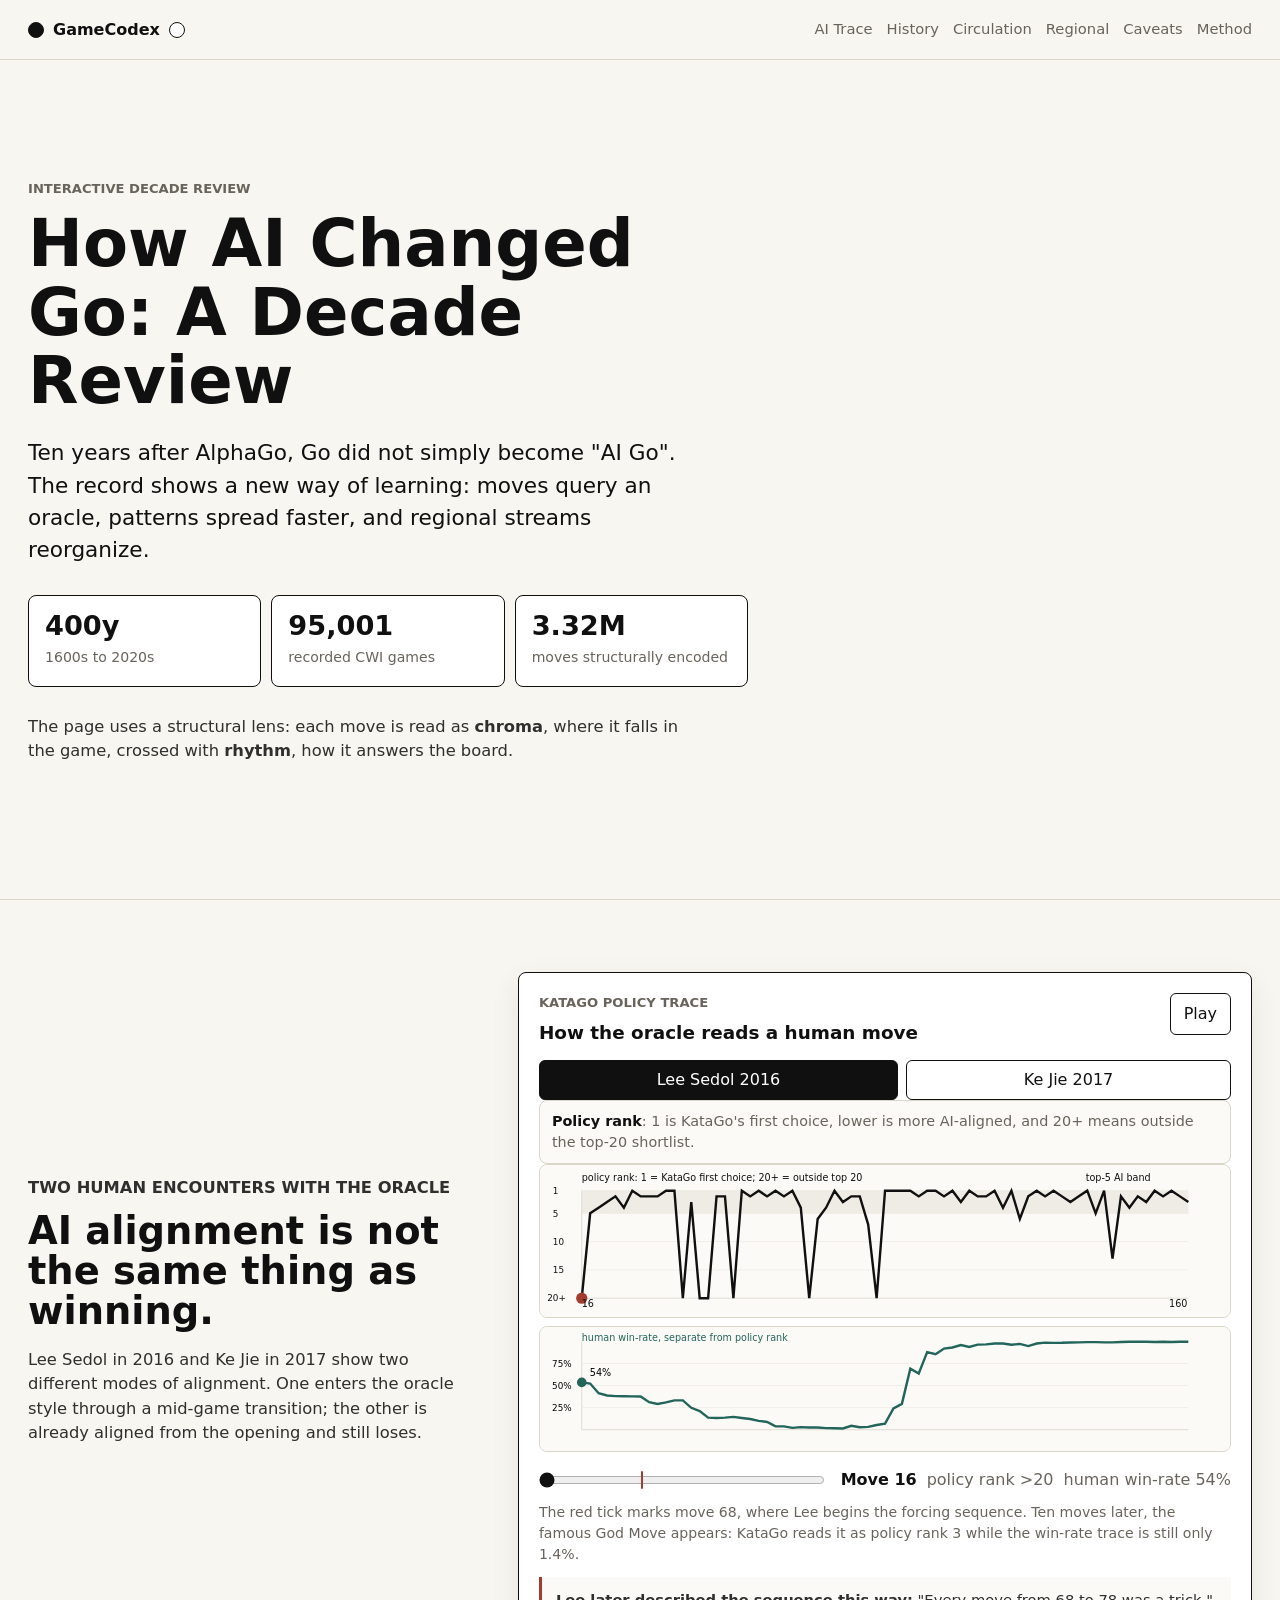
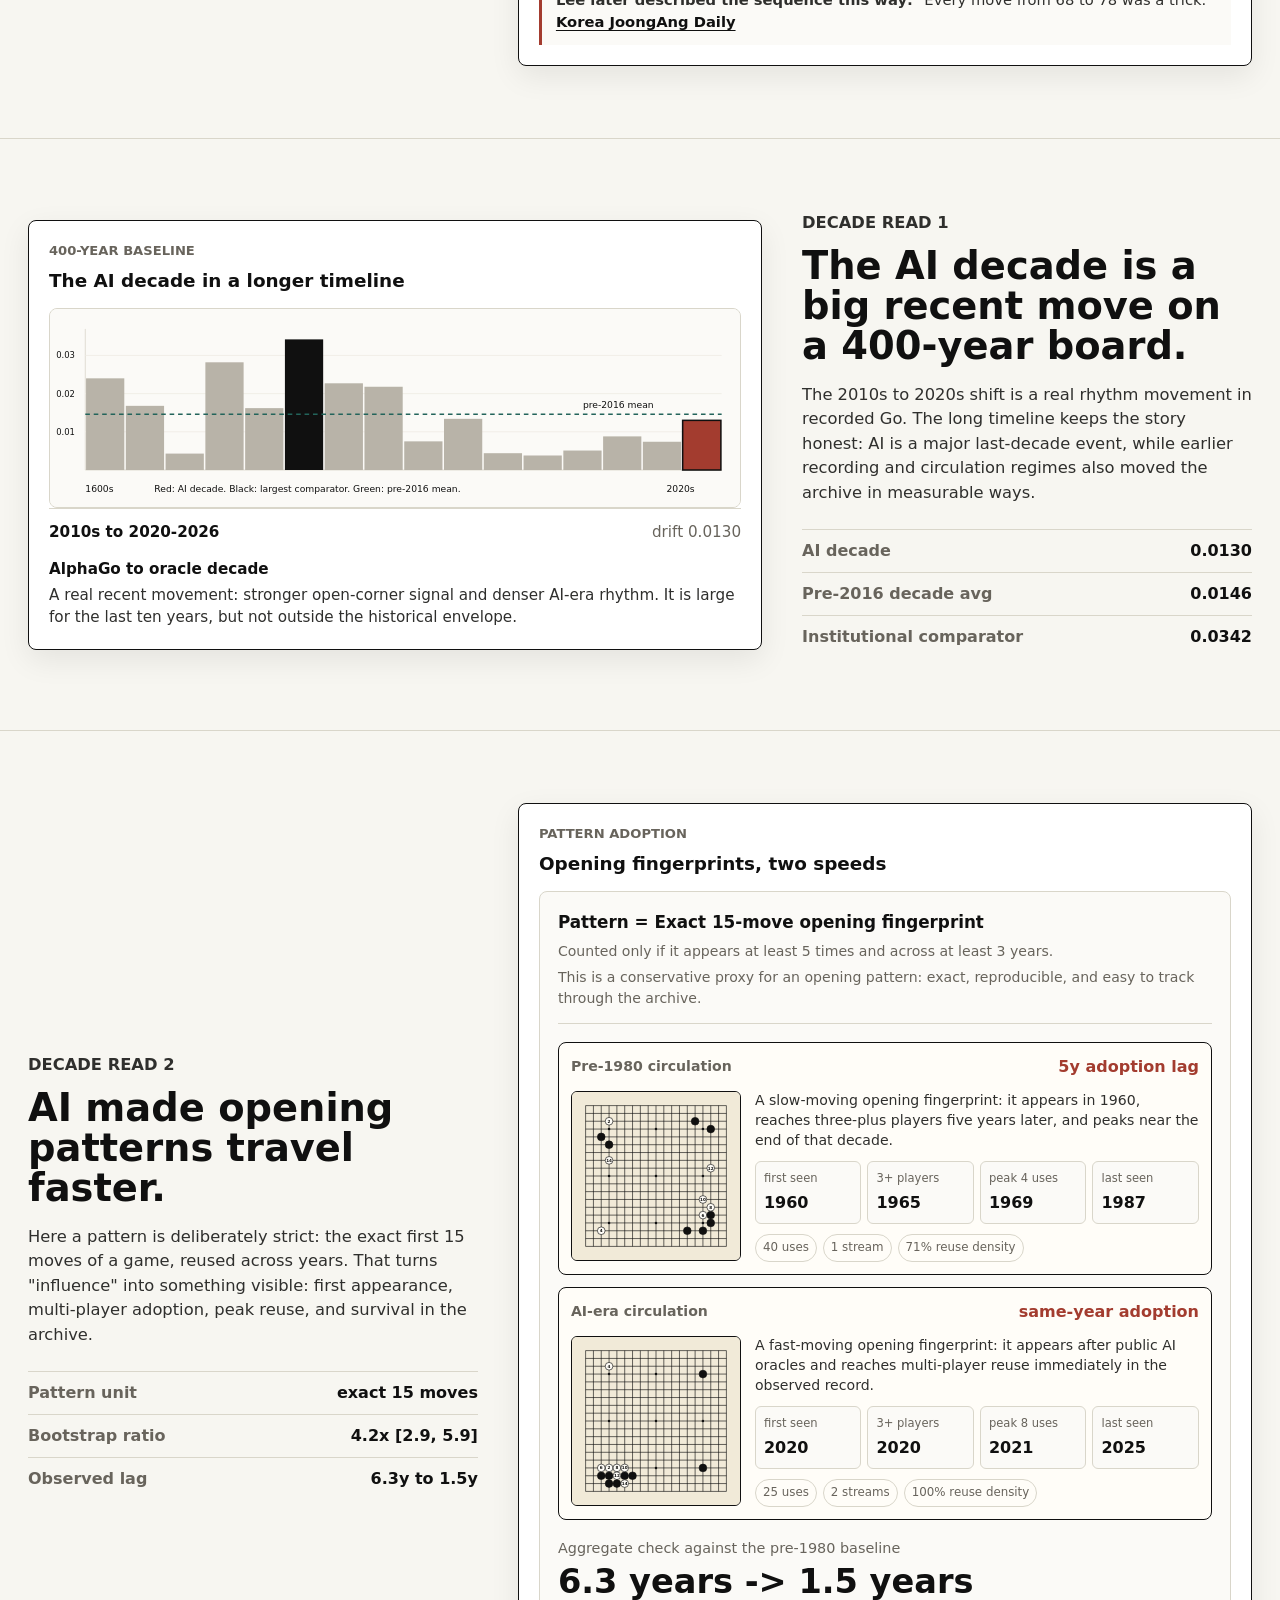
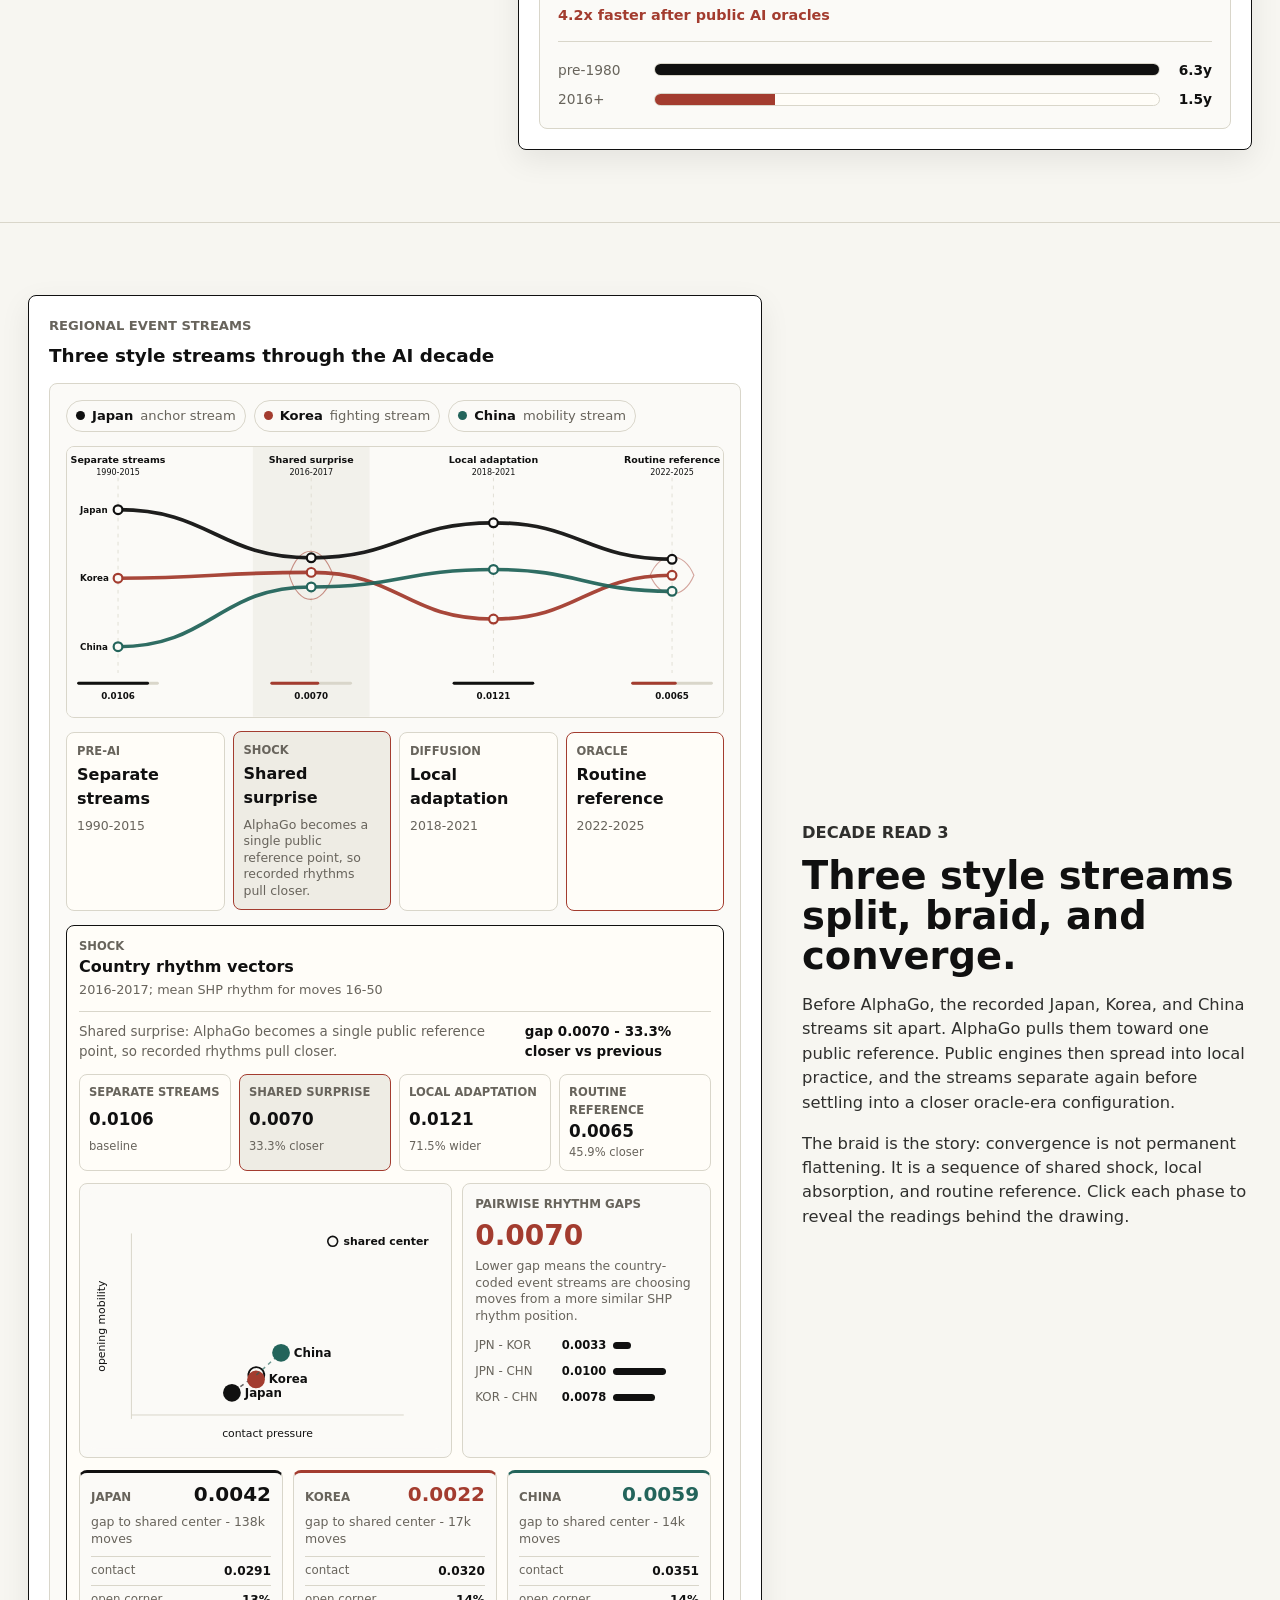
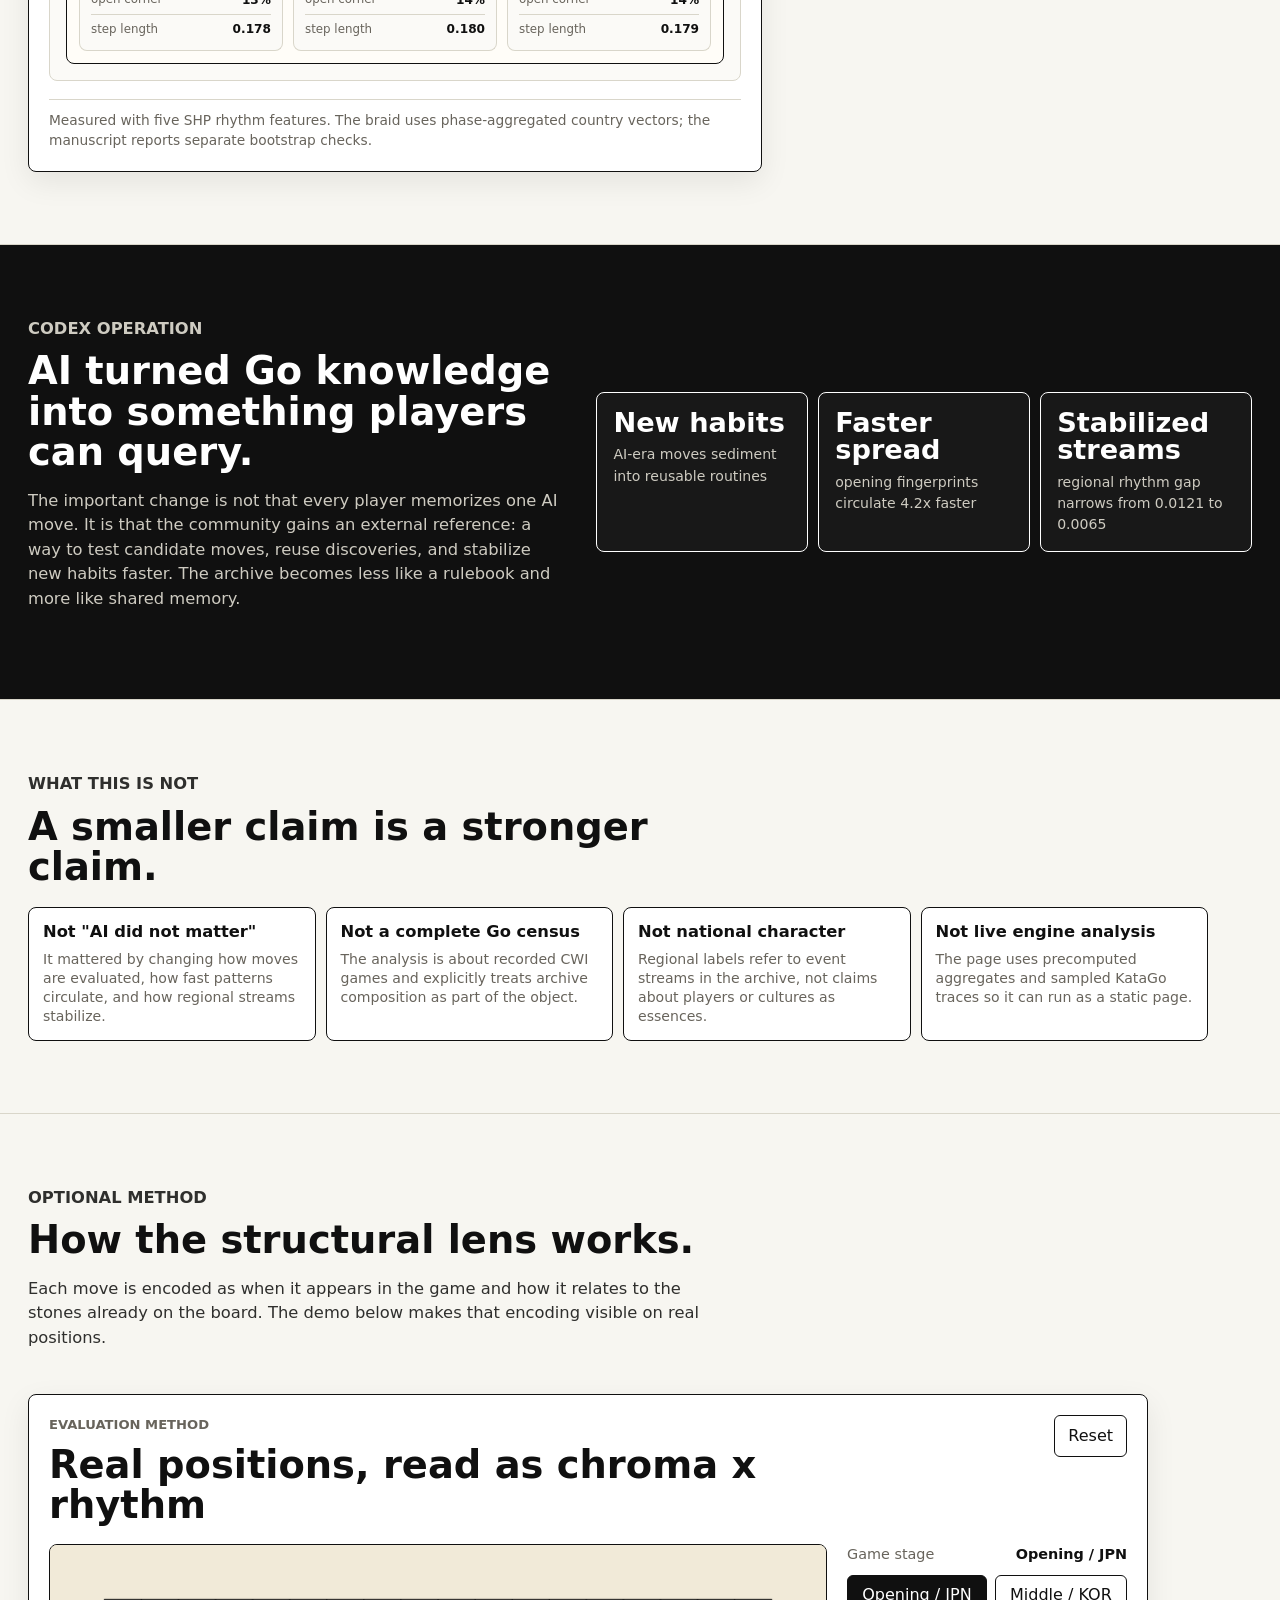
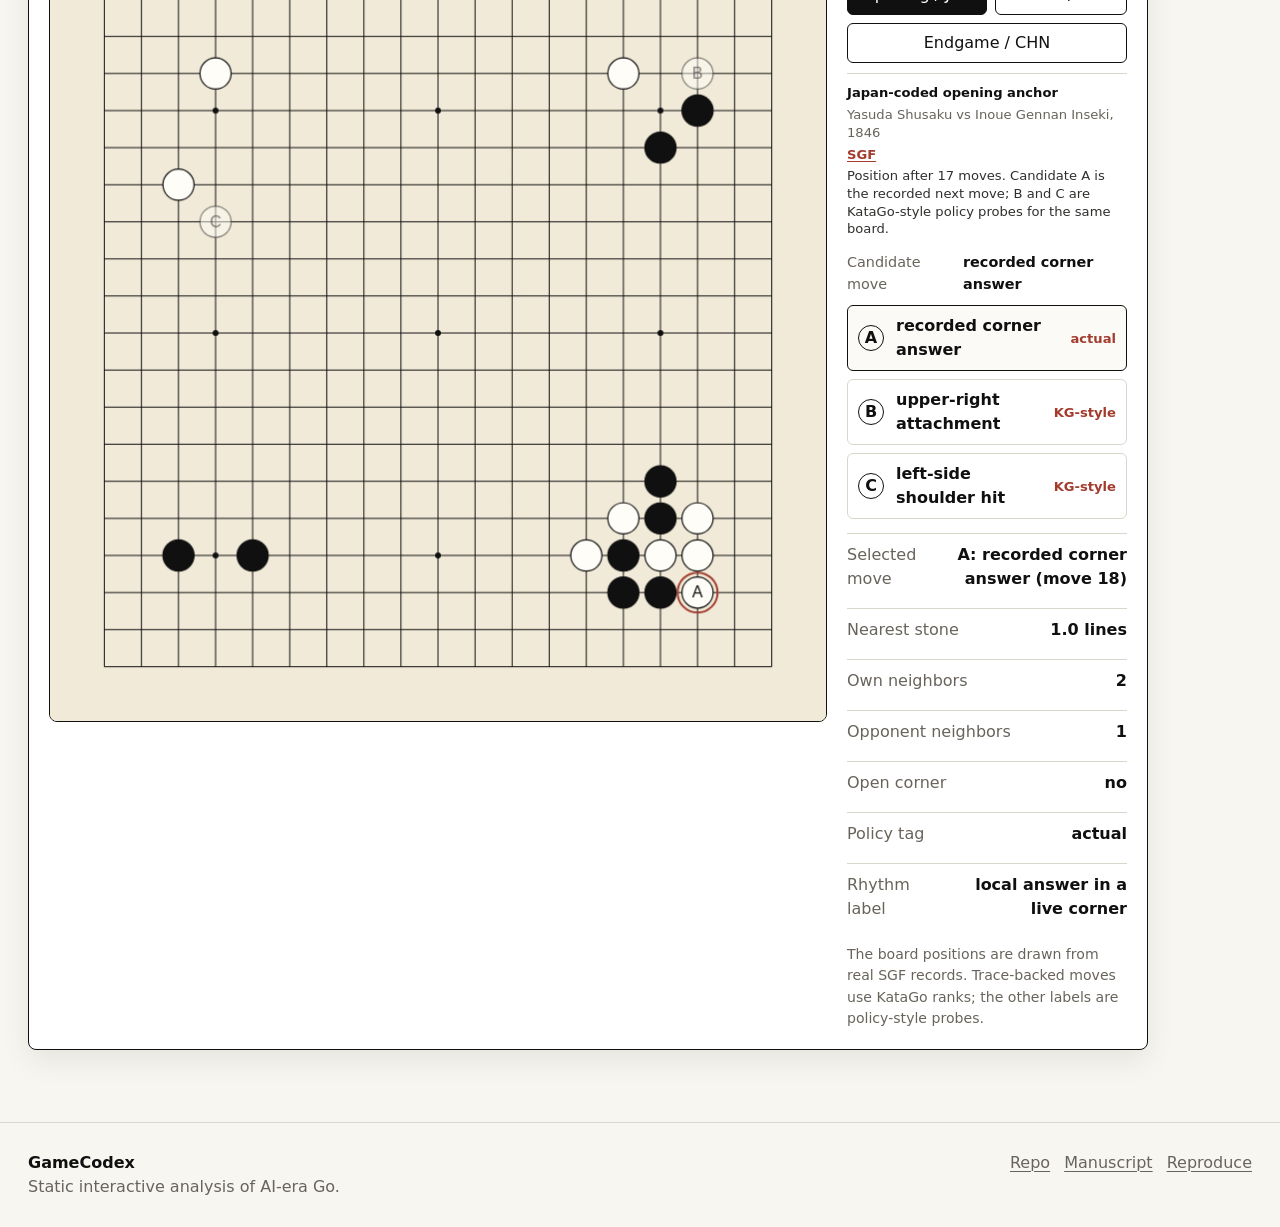
==== site/index.html @ 2bf46919 "v1.0" ====
<!doctype html>
<html lang="en">
  <head>
    <meta charset="utf-8">
    <meta name="viewport" content="width=device-width, initial-scale=1">
    <title>How AI Changed Go: A Decade Review</title>
    <meta
      name="description"
      content="An interactive GameCodex decade review of AlphaGo, SHP move structure, adoption speed, long Go history, and regional Codex flow."
    >
    <link rel="stylesheet" href="styles.css?v=20260616-launch-hardening-2">
  </head>
  <body>
    <header class="topbar">
      <a class="wordmark" href="#top" aria-label="GameCodex home">
        <span class="stone stone-black"></span>
        <span>GameCodex</span>
        <span class="stone stone-white"></span>
      </a>
      <nav aria-label="Page sections">
        <a href="#trace">AI Trace</a>
        <a href="#history">History</a>
        <a href="#circulation">Circulation</a>
        <a href="#regional">Regional</a>
        <a href="#caveats">Caveats</a>
        <a href="#lens">Method</a>
      </nav>
    </header>

    <main id="top">
      <section class="hero section-band">
        <div class="hero-copy">
          <p class="eyebrow">Interactive decade review</p>
          <h1>How AI Changed Go: A Decade Review</h1>
          <p class="thesis">
            Ten years after AlphaGo, Go did not simply become "AI Go".
            The record shows a new way of learning: moves query an oracle,
            patterns spread faster, and regional streams reorganize.
          </p>
          <div class="metric-row" aria-label="Core results">
            <div class="metric">
              <span class="metric-value">400y</span>
              <span class="metric-label">1600s to 2020s</span>
            </div>
            <div class="metric">
              <span class="metric-value">95,001</span>
              <span class="metric-label">recorded CWI games</span>
            </div>
            <div class="metric">
              <span class="metric-value">3.32M</span>
              <span class="metric-label">moves structurally encoded</span>
            </div>
          </div>
          <p class="plain-note">
            The page uses a structural lens: each move is read as
            <strong>chroma</strong>, where it falls in the game, crossed with
            <strong>rhythm</strong>, how it answers the board.
          </p>
        </div>
      </section>

      <section class="section-band split" id="trace">
        <div class="section-copy">
          <p class="eyebrow">Two human encounters with the oracle</p>
          <h2>AI alignment is not the same thing as winning.</h2>
          <p>
            Lee Sedol in 2016 and Ke Jie in 2017 show two different modes of
            alignment. One enters the oracle style through a mid-game transition;
            the other is already aligned from the opening and still loses.
          </p>
        </div>
        <section class="tool-panel trace-panel" aria-labelledby="trace-title">
          <div class="panel-header">
            <div>
              <p class="eyebrow">KataGo policy trace</p>
              <h3 id="trace-title">How the oracle reads a human move</h3>
            </div>
            <button class="text-button" id="play-trace" type="button">Play</button>
          </div>
          <div class="toggle-row" id="game-tabs" role="tablist" aria-label="Select game"></div>
          <p class="policy-primer">
            <strong>Policy rank</strong>: 1 is KataGo's first choice, lower is more AI-aligned,
            and 20+ means outside the top-20 shortlist.
          </p>
          <div id="trace-chart" class="chart trace-chart" role="img" aria-label="Policy-rank chart"></div>
          <div id="winrate-chart" class="mini-chart" role="img" aria-label="Human win-rate chart"></div>
          <div class="trace-controls">
            <div class="trace-slider-wrap">
              <div class="trace-slider-markers" id="trace-slider-markers" aria-hidden="true"></div>
              <input id="trace-slider" type="range" min="0" max="1" value="0">
            </div>
            <div class="trace-readout">
              <strong id="trace-move">Move -</strong>
              <span id="trace-rank">rank -</span>
              <span id="trace-winrate">win-rate -</span>
            </div>
          </div>
          <p class="small-note" id="trace-note"></p>
          <p class="trace-quote" id="trace-quote" hidden></p>
        </section>
      </section>

      <section class="section-band split reverse" id="history">
        <section class="tool-panel" aria-labelledby="history-title">
          <div class="panel-header">
            <div>
              <p class="eyebrow">400-year baseline</p>
              <h3 id="history-title">The AI decade in a longer timeline</h3>
            </div>
          </div>
          <div id="drift-chart" class="chart bar-chart" role="img" aria-label="Decade drift bars"></div>
          <div class="detail-strip" id="drift-detail"></div>
        </section>
        <div class="section-copy">
          <p class="eyebrow">Decade read 1</p>
          <h2>The AI decade is a big recent move on a 400-year board.</h2>
          <p>
            The 2010s to 2020s shift is a real rhythm movement in recorded Go.
            The long timeline keeps the story honest: AI is a major last-decade
            event, while earlier recording and circulation regimes also moved
            the archive in measurable ways.
          </p>
          <div class="fact-stack">
            <div><strong>AI decade</strong><span>0.0130</span></div>
            <div><strong>Pre-2016 decade avg</strong><span>0.0146</span></div>
            <div><strong>Institutional comparator</strong><span>0.0342</span></div>
          </div>
        </div>
      </section>

      <section class="section-band split" id="circulation">
        <div class="section-copy">
          <p class="eyebrow">Decade read 2</p>
          <h2>AI made opening patterns travel faster.</h2>
          <p>
            Here a pattern is deliberately strict: the exact first 15 moves of
            a game, reused across years. That turns "influence" into something
            visible: first appearance, multi-player adoption, peak reuse, and
            survival in the archive.
          </p>
          <div class="fact-stack">
            <div><strong>Pattern unit</strong><span>exact 15 moves</span></div>
            <div><strong>Bootstrap ratio</strong><span>4.2x [2.9, 5.9]</span></div>
            <div><strong>Observed lag</strong><span>6.3y to 1.5y</span></div>
          </div>
        </div>
        <section class="tool-panel" aria-labelledby="adoption-title">
          <div class="panel-header">
            <div>
              <p class="eyebrow">Pattern adoption</p>
              <h3 id="adoption-title">Opening fingerprints, two speeds</h3>
            </div>
          </div>
          <div class="toggle-row" id="horizon-tabs" role="group" aria-label="Select adoption horizon"></div>
          <div id="adoption-chart" class="chart bar-chart" role="img" aria-label="Pattern adoption by era"></div>
        </section>
      </section>

      <section class="section-band split reverse" id="regional">
        <section class="tool-panel" aria-labelledby="regional-title">
          <div class="panel-header">
            <div>
              <p class="eyebrow">Regional event streams</p>
              <h3 id="regional-title">Three style streams through the AI decade</h3>
            </div>
          </div>
          <div id="regional-chart" class="chart bar-chart" role="img" aria-label="Regional distance by AI phase"></div>
          <div id="signature-chart" class="signature-grid"></div>
        </section>
        <div class="section-copy">
          <p class="eyebrow">Decade read 3</p>
          <h2>Three style streams split, braid, and converge.</h2>
          <p>
            Before AlphaGo, the recorded Japan, Korea, and China streams sit
            apart. AlphaGo pulls them toward one public reference. Public
            engines then spread into local practice, and the streams separate
            again before settling into a closer oracle-era configuration.
          </p>
          <p>
            The braid is the story: convergence is not permanent flattening.
            It is a sequence of shared shock, local absorption, and routine
            reference.
            Click each phase to reveal the readings behind the drawing.
          </p>
        </div>
      </section>

      <section class="section-band codex-band" id="codex">
        <div class="section-copy wide-copy">
          <p class="eyebrow">Codex operation</p>
          <h2>AI turned Go knowledge into something players can query.</h2>
          <p>
            The important change is not that every player memorizes one AI move.
            It is that the community gains an external reference: a way to test
            candidate moves, reuse discoveries, and stabilize new habits faster.
            The archive becomes less like a rulebook and more like shared memory.
          </p>
        </div>
        <div class="metric-row codex-metrics">
          <div class="metric">
            <span class="metric-value">New habits</span>
            <span class="metric-label">AI-era moves sediment into reusable routines</span>
          </div>
          <div class="metric">
            <span class="metric-value">Faster spread</span>
            <span class="metric-label">opening fingerprints circulate 4.2x faster</span>
          </div>
          <div class="metric">
            <span class="metric-value">Stabilized streams</span>
            <span class="metric-label">regional rhythm gap narrows from 0.0121 to 0.0065</span>
          </div>
        </div>
      </section>

      <section class="section-band caveat-band" id="caveats">
        <div class="section-copy wide-copy">
          <p class="eyebrow">What this is not</p>
          <h2>A smaller claim is a stronger claim.</h2>
        </div>
        <div class="caveat-grid">
          <article>
            <h3>Not "AI did not matter"</h3>
            <p>It mattered by changing how moves are evaluated, how fast patterns circulate, and how regional streams stabilize.</p>
          </article>
          <article>
            <h3>Not a complete Go census</h3>
            <p>The analysis is about recorded CWI games and explicitly treats archive composition as part of the object.</p>
          </article>
          <article>
            <h3>Not national character</h3>
            <p>Regional labels refer to event streams in the archive, not claims about players or cultures as essences.</p>
          </article>
          <article>
            <h3>Not live engine analysis</h3>
            <p>The page uses precomputed aggregates and sampled KataGo traces so it can run as a static page.</p>
          </article>
        </div>
      </section>

      <section class="section-band method-band" id="lens">
        <div class="section-copy wide-copy">
          <p class="eyebrow">Optional method</p>
          <h2>How the structural lens works.</h2>
          <p>
            Each move is encoded as when it appears in the game and how it
            relates to the stones already on the board. The demo below makes
            that encoding visible on real positions.
          </p>
        </div>
        <div class="tool-panel board-tool" aria-labelledby="board-title">
          <div class="panel-header">
            <div>
              <p class="eyebrow">Evaluation method</p>
              <h2 id="board-title">Real positions, read as chroma x rhythm</h2>
            </div>
            <button class="text-button" id="reset-board" type="button">Reset</button>
          </div>
          <div class="board-layout">
            <canvas id="go-board" width="720" height="720" aria-label="Go board rhythm demo"></canvas>
            <div class="readout" aria-live="polite">
              <div class="stage-block">
                <div class="slider-label">
                  Game stage
                  <span id="stage-label">Opening</span>
                </div>
                <div class="toggle-row" id="stage-tabs" role="tablist" aria-label="Select game stage"></div>
                <p class="stage-source" id="stage-source"></p>
              </div>
              <div class="candidate-block">
                <div class="slider-label">
                  Candidate move
                  <span id="candidate-label">-</span>
                </div>
                <div id="candidate-list" class="candidate-list"></div>
              </div>
              <dl class="feature-list">
                <div>
                  <dt>Selected move</dt>
                  <dd id="feat-move">-</dd>
                </div>
                <div>
                  <dt>Nearest stone</dt>
                  <dd id="feat-distance">-</dd>
                </div>
                <div>
                  <dt>Own neighbors</dt>
                  <dd id="feat-own">-</dd>
                </div>
                <div>
                  <dt>Opponent neighbors</dt>
                  <dd id="feat-opp">-</dd>
                </div>
                <div>
                  <dt>Open corner</dt>
                  <dd id="feat-corner">-</dd>
                </div>
                <div>
                  <dt>Policy tag</dt>
                  <dd id="feat-ai-gap">-</dd>
                </div>
                <div>
                  <dt>Rhythm label</dt>
                  <dd id="feat-label">-</dd>
                </div>
              </dl>
              <p class="small-note">
                The board positions are drawn from real SGF records. Trace-backed
                moves use KataGo ranks; the other labels are policy-style probes.
              </p>
            </div>
          </div>
        </div>
      </section>
    </main>

    <footer class="footer">
      <div>
        <strong>GameCodex</strong>
        <span>Static interactive analysis of AI-era Go.</span>
      </div>
      <div class="footer-links">
        <a href="../README.md">Repo</a>
        <a href="../docs/GameCodex_Manuscript_v1.pdf">Manuscript</a>
        <a href="../REPRODUCE.md">Reproduce</a>
      </div>
    </footer>

    <script src="data/app-data.js?v=20260616-launch-hardening-2"></script>
    <script src="main.js?v=20260616-launch-hardening-2"></script>
  </body>
</html>
---- site/styles.css ----
:root {
  --ink: #101010;
  --paper: #f7f6f1;
  --panel: #ffffff;
  --line: #d9d6ca;
  --muted: #68645c;
  --soft: #eeece4;
  --accent: #a33c2f;
  --accent-2: #23645b;
  --shadow: rgba(16, 16, 16, 0.08);
}

* {
  box-sizing: border-box;
}

html {
  scroll-behavior: smooth;
}

body {
  margin: 0;
  background: var(--paper);
  color: var(--ink);
  font-family: Inter, ui-sans-serif, system-ui, -apple-system, BlinkMacSystemFont, "Segoe UI", sans-serif;
  line-height: 1.5;
}

a {
  color: inherit;
  text-decoration-thickness: 1px;
  text-underline-offset: 0.18em;
}

button,
input {
  font: inherit;
}

.topbar {
  position: sticky;
  top: 0;
  z-index: 10;
  display: flex;
  align-items: center;
  justify-content: space-between;
  gap: 24px;
  min-height: 60px;
  padding: 10px 28px;
  border-bottom: 1px solid var(--line);
  background: rgba(247, 246, 241, 0.94);
  backdrop-filter: blur(10px);
}

.wordmark {
  display: inline-flex;
  align-items: center;
  gap: 9px;
  font-weight: 700;
  text-decoration: none;
}

.stone {
  display: inline-block;
  width: 16px;
  height: 16px;
  border-radius: 50%;
  border: 1px solid var(--ink);
}

.stone-black {
  background: var(--ink);
}

.stone-white {
  background: var(--panel);
}

nav {
  display: flex;
  flex-wrap: wrap;
  justify-content: flex-end;
  gap: 14px;
  color: var(--muted);
  font-size: 0.92rem;
}

nav a {
  text-decoration: none;
}

nav a:hover {
  color: var(--ink);
}

.section-band {
  width: 100%;
  padding: 72px 28px;
  border-bottom: 1px solid var(--line);
}

.hero {
  display: grid;
  grid-template-columns: minmax(0, 980px);
  justify-content: start;
  gap: 38px;
  align-items: center;
  min-height: calc(100vh - 60px);
}

.hero-copy,
.section-copy,
.tool-panel {
  max-width: 1120px;
}

.hero-copy {
  justify-self: start;
}

.method-band {
  display: grid;
  gap: 28px;
}

.eyebrow {
  margin: 0 0 10px;
  color: var(--muted);
  font-size: 0.82rem;
  font-weight: 700;
  text-transform: uppercase;
}

h1,
h2,
h3 {
  margin: 0;
  line-height: 1.05;
}

h1 {
  max-width: 720px;
  font-size: 4.1rem;
}

h2 {
  max-width: 760px;
  font-size: 2.4rem;
}

h3 {
  font-size: 1.15rem;
}

.thesis {
  max-width: 680px;
  margin: 22px 0 0;
  font-size: 1.35rem;
}

.plain-note,
.section-copy p {
  max-width: 680px;
  color: #2f2f2d;
  font-size: 1.02rem;
}

.metric-row {
  display: grid;
  grid-template-columns: repeat(3, minmax(0, 1fr));
  gap: 10px;
  margin: 28px 0;
}

.metric {
  min-height: 92px;
  padding: 16px;
  border: 1px solid var(--ink);
  background: var(--panel);
  border-radius: 8px;
}

.metric-value {
  display: block;
  font-size: 1.7rem;
  font-weight: 800;
  line-height: 1;
}

.metric-label {
  display: block;
  margin-top: 8px;
  color: var(--muted);
  font-size: 0.88rem;
}

.tool-panel {
  width: 100%;
  padding: 20px;
  border: 1px solid var(--ink);
  border-radius: 8px;
  background: var(--panel);
  box-shadow: 0 10px 30px var(--shadow);
}

.panel-header {
  display: flex;
  align-items: flex-start;
  justify-content: space-between;
  gap: 18px;
  margin-bottom: 18px;
}

.text-button,
.seg-button {
  min-height: 38px;
  border: 1px solid var(--ink);
  border-radius: 6px;
  background: var(--panel);
  color: var(--ink);
  cursor: pointer;
}

.text-button {
  padding: 8px 13px;
}

.text-button:hover,
.seg-button:hover,
.seg-button.active {
  background: var(--ink);
  color: var(--panel);
}

.board-layout {
  display: grid;
  grid-template-columns: minmax(280px, 1fr) minmax(220px, 280px);
  gap: 20px;
  align-items: start;
}

#go-board {
  width: 100%;
  aspect-ratio: 1;
  display: block;
  border: 1px solid var(--ink);
  border-radius: 8px;
  background: #f1ead8;
  cursor: crosshair;
}

.readout {
  display: grid;
  gap: 14px;
}

.stage-block,
.candidate-block {
  display: grid;
  gap: 10px;
}

.stage-source {
  display: grid;
  gap: 4px;
  margin: 0;
  padding: 10px 0 0;
  border-top: 1px solid var(--line);
  color: var(--muted);
  font-size: 0.82rem;
  line-height: 1.35;
}

.stage-source strong {
  color: var(--ink);
}

.stage-source a {
  width: max-content;
  color: var(--accent);
  font-weight: 800;
}

.stage-source em {
  color: #2f2f2d;
  font-style: normal;
}

.slider-label {
  display: flex;
  justify-content: space-between;
  gap: 16px;
  color: var(--muted);
  font-size: 0.9rem;
}

.slider-label span {
  color: var(--ink);
  font-weight: 700;
}

input[type="range"] {
  width: 100%;
  accent-color: var(--ink);
}

.toggle-row {
  display: flex;
  flex-wrap: wrap;
  gap: 8px;
}

.seg-button {
  flex: 1 1 auto;
  padding: 7px 12px;
}

.candidate-list {
  display: grid;
  gap: 8px;
}

.candidate-button {
  display: grid;
  grid-template-columns: 28px 1fr auto;
  gap: 10px;
  align-items: center;
  width: 100%;
  min-height: 44px;
  padding: 8px 10px;
  border: 1px solid var(--line);
  border-radius: 6px;
  background: var(--panel);
  color: var(--ink);
  cursor: pointer;
  text-align: left;
}

.candidate-button:hover,
.candidate-button.active {
  border-color: var(--ink);
  background: #fbfaf7;
}

.candidate-key {
  display: inline-flex;
  align-items: center;
  justify-content: center;
  width: 26px;
  height: 26px;
  border: 1px solid var(--ink);
  border-radius: 50%;
  font-weight: 800;
}

.candidate-name {
  min-width: 0;
  overflow-wrap: anywhere;
  font-weight: 700;
}

.candidate-gap {
  color: var(--accent);
  font-size: 0.82rem;
  font-weight: 800;
  white-space: nowrap;
}

.feature-list {
  display: grid;
  gap: 8px;
  margin: 0;
}

.feature-list div,
.detail-strip,
.fact-stack div {
  display: flex;
  align-items: center;
  justify-content: space-between;
  gap: 14px;
  min-height: 38px;
  padding: 9px 0;
  border-top: 1px solid var(--line);
}

.feature-list dt {
  color: var(--muted);
}

.feature-list dd {
  margin: 0;
  font-weight: 800;
  text-align: right;
}

.small-note {
  margin: 0;
  color: var(--muted);
  font-size: 0.88rem;
}

.policy-primer {
  margin: 0;
  padding: 10px 12px;
  border: 1px solid var(--line);
  border-radius: 8px;
  background: #fbfaf7;
  color: var(--muted);
  font-size: 0.9rem;
  line-height: 1.45;
}

.policy-primer strong {
  color: var(--ink);
}

.split {
  display: grid;
  grid-template-columns: minmax(260px, 0.76fr) minmax(420px, 1.24fr);
  gap: 40px;
  align-items: center;
}

.split.reverse {
  grid-template-columns: minmax(420px, 1.24fr) minmax(260px, 0.76fr);
}

.chart {
  width: 100%;
  min-height: 0;
  border: 1px solid var(--line);
  border-radius: 8px;
  background: #fbfaf7;
  overflow: hidden;
}

.trace-chart {
  min-height: 0;
}

.bar-chart {
  min-height: 0;
}

.mini-chart {
  width: 100%;
  min-height: 0;
  margin-top: 8px;
  border: 1px solid var(--line);
  border-radius: 8px;
  background: #fbfaf7;
  overflow: hidden;
}

.mini-chart svg {
  display: block;
  width: 100%;
  height: auto;
}

.chart svg {
  display: block;
  width: 100%;
  height: auto;
}

.chart text {
  fill: var(--ink);
  font-family: inherit;
}

.bar {
  cursor: pointer;
}

.bar:hover {
  opacity: 0.78;
}

.trace-controls {
  display: grid;
  grid-template-columns: minmax(180px, 1fr) auto;
  gap: 16px;
  align-items: center;
  margin: 16px 0 10px;
}

.trace-slider-wrap {
  position: relative;
  min-width: 180px;
  min-height: 24px;
  display: flex;
  align-items: center;
}

#trace-slider {
  position: relative;
  z-index: 1;
  width: 100%;
  margin: 0;
  accent-color: var(--ink);
}

.trace-slider-markers {
  position: absolute;
  left: 0;
  right: 0;
  top: 50%;
  height: 0;
  transform: translateY(-50%);
  pointer-events: none;
  z-index: 2;
}

.trace-marker {
  position: absolute;
  top: 0;
  transform: translate(-50%, -50%);
  color: var(--accent);
  width: 2px;
  height: 18px;
  overflow: hidden;
  text-indent: -999px;
  background: currentColor;
  border-radius: 999px;
}

.trace-marker::after {
  content: none;
}

.trace-readout {
  display: flex;
  flex-wrap: wrap;
  gap: 10px;
  justify-content: flex-end;
  color: var(--muted);
}

.trace-readout strong {
  color: var(--ink);
}

.trace-quote {
  margin: 12px 0 0;
  padding: 12px 14px;
  border-left: 3px solid var(--accent);
  background: #fbfaf7;
  color: #2f2f2d;
  font-size: 0.92rem;
}

.trace-quote a {
  color: var(--ink);
  font-weight: 700;
}

.fact-stack {
  margin-top: 24px;
  max-width: 540px;
}

.fact-stack strong {
  color: var(--muted);
}

.fact-stack span {
  font-weight: 800;
}

.detail-strip {
  display: grid;
  align-items: stretch;
  justify-content: stretch;
  gap: 10px;
  min-height: 0;
  padding: 12px 0 0;
  color: var(--muted);
  font-size: 0.95rem;
}

.detail-strip strong {
  color: var(--ink);
}

.detail-head {
  display: flex;
  align-items: center;
  justify-content: space-between;
  gap: 14px;
}

.detail-event {
  display: grid;
  gap: 4px;
  padding-top: 4px;
}

.detail-event p {
  margin: 0;
  color: #2f2f2d;
  line-height: 1.45;
}

.adoption-speed {
  display: grid;
  gap: 18px;
  padding: 18px;
}

.pattern-definition {
  display: grid;
  gap: 5px;
  padding-bottom: 14px;
  border-bottom: 1px solid var(--line);
}

.pattern-definition strong {
  font-size: 1.05rem;
}

.pattern-definition span,
.pattern-definition em {
  color: var(--muted);
  font-size: 0.88rem;
  font-style: normal;
}

.pattern-cards {
  display: grid;
  gap: 12px;
}

.pattern-card {
  display: grid;
  gap: 12px;
  padding: 12px;
  border: 1px solid var(--ink);
  border-radius: 8px;
  background: #fffdf8;
}

.pattern-card-head {
  display: flex;
  align-items: center;
  justify-content: space-between;
  gap: 12px;
  font-weight: 800;
}

.pattern-card-head span {
  color: var(--muted);
  font-size: 0.88rem;
}

.pattern-card-head strong {
  color: var(--accent);
  text-align: right;
}

.pattern-card-body {
  display: grid;
  grid-template-columns: 170px minmax(0, 1fr);
  gap: 14px;
  align-items: start;
}

.pattern-board {
  display: block;
  width: 100%;
  border: 1px solid var(--ink);
  border-radius: 6px;
  background: #f1ead8;
}

.pattern-board text {
  font-family: inherit;
  font-weight: 800;
}

.pattern-copy {
  display: grid;
  gap: 10px;
}

.pattern-copy p {
  margin: 0;
  color: #2f2f2d;
  font-size: 0.88rem;
  line-height: 1.42;
}

.pattern-flow {
  display: grid;
  grid-template-columns: repeat(4, minmax(0, 1fr));
  gap: 6px;
}

.flow-step {
  min-height: 58px;
  padding: 8px;
  border: 1px solid var(--line);
  border-radius: 6px;
  background: #fbfaf7;
}

.flow-step span {
  display: block;
  color: var(--muted);
  font-size: 0.72rem;
}

.flow-step strong {
  display: block;
  margin-top: 4px;
  font-size: 1rem;
}

.pattern-stats {
  display: flex;
  flex-wrap: wrap;
  gap: 6px;
}

.pattern-stats span {
  padding: 4px 7px;
  border: 1px solid var(--line);
  border-radius: 999px;
  color: var(--muted);
  font-size: 0.74rem;
}

.speed-claim {
  display: grid;
  gap: 6px;
  padding-bottom: 14px;
  border-bottom: 1px solid var(--line);
}

.speed-claim span,
.speed-claim em {
  color: var(--muted);
  font-style: normal;
  font-size: 0.9rem;
}

.speed-claim strong {
  font-size: 2.1rem;
  line-height: 1;
}

.speed-claim em {
  color: var(--accent);
  font-weight: 800;
}

.lag-lanes {
  display: grid;
  gap: 9px;
}

.lag-row {
  display: grid;
  grid-template-columns: 86px minmax(120px, 1fr) 42px;
  gap: 10px;
  align-items: center;
  color: var(--muted);
  font-size: 0.86rem;
}

.lag-track {
  height: 13px;
  border: 1px solid var(--line);
  border-radius: 999px;
  background: #fffdf8;
  overflow: hidden;
}

.lag-track i {
  display: block;
  height: 100%;
  background: var(--ink);
}

.lag-row.hot .lag-track i {
  background: var(--accent);
}

.lag-row strong {
  color: var(--ink);
  text-align: right;
}

.within-three {
  display: grid;
  grid-template-columns: minmax(170px, 0.75fr) minmax(260px, 1.25fr);
  gap: 18px;
  align-items: end;
  padding-top: 4px;
}

.within-three strong {
  display: block;
  margin-bottom: 4px;
}

.within-three span {
  color: var(--muted);
  font-size: 0.88rem;
}

.within-bars {
  display: grid;
  grid-template-columns: repeat(4, minmax(0, 1fr));
  gap: 10px;
  min-height: 138px;
  align-items: end;
}

.within-bar {
  position: relative;
  display: grid;
  align-items: end;
  min-height: 138px;
  padding: 0 6px 30px;
  border-bottom: 1px solid var(--ink);
  color: var(--muted);
  font-size: 0.78rem;
  text-align: center;
}

.within-bar i {
  display: block;
  width: 100%;
  background: var(--ink);
}

.within-bar.hot i {
  background: var(--accent);
}

.within-bar strong {
  position: absolute;
  left: 0;
  right: 0;
  bottom: 4px;
  color: var(--ink);
  font-size: 0.84rem;
}

.regional-map {
  display: grid;
  gap: 18px;
  padding: 16px;
}

.regional-braid {
  display: grid;
  gap: 14px;
  padding: 16px;
}

.braid-legend {
  display: flex;
  flex-wrap: wrap;
  gap: 8px;
}

.braid-legend span {
  display: inline-flex;
  align-items: center;
  gap: 7px;
  min-height: 32px;
  padding: 5px 9px;
  border: 1px solid var(--line);
  border-radius: 999px;
  color: var(--muted);
  font-size: 0.82rem;
}

.braid-legend i {
  width: 9px;
  height: 9px;
  border-radius: 50%;
}

.braid-legend strong {
  color: var(--ink);
}

.braid-svg {
  display: block;
  width: 100%;
  border: 1px solid var(--line);
  border-radius: 8px;
  background: #fbfaf7;
}

.regional-phase-target {
  cursor: pointer;
}

.regional-phase-target text,
.regional-phase-target line,
.regional-phase-target rect {
  pointer-events: all;
}

.regional-phase-target:hover rect {
  fill: var(--soft);
  opacity: 0.5;
}

.braid-phase-grid {
  display: grid;
  grid-template-columns: repeat(4, minmax(0, 1fr));
  gap: 8px;
}

.braid-phase-grid article {
  min-height: 106px;
  padding: 10px;
  border: 1px solid var(--line);
  border-radius: 8px;
  background: #fffdf8;
  cursor: pointer;
  transition: border-color 160ms ease, background 160ms ease, transform 160ms ease;
}

.braid-phase-grid article:hover,
.braid-phase-grid article.active {
  border-color: var(--ink);
  background: var(--soft);
}

.braid-phase-grid article.active {
  transform: translateY(-1px);
}

.braid-phase-grid article.tight {
  border-color: var(--accent);
}

.braid-phase-grid span {
  display: block;
  color: var(--muted);
  font-size: 0.72rem;
  font-weight: 800;
  text-transform: uppercase;
}

.braid-phase-grid strong {
  display: block;
  margin-top: 3px;
}

.braid-phase-grid p {
  margin: 7px 0 0;
  color: var(--muted);
  font-size: 0.78rem;
  line-height: 1.32;
}

.regional-detail {
  display: grid;
  grid-template-columns: minmax(0, 0.9fr) minmax(0, 1.1fr);
  gap: 10px;
  min-width: 0;
}

.regional-detail.fingerprint-detail,
.regional-detail.rhythm-detail {
  grid-template-columns: 1fr;
}

.regional-detail section {
  min-width: 0;
  padding: 12px;
  border: 1px solid var(--ink);
  border-radius: 8px;
  background: #fffdf8;
}

.regional-detail p {
  margin: 10px 0 0;
  color: #2f2f2d;
  font-size: 0.86rem;
  line-height: 1.42;
}

.regional-detail-head {
  display: grid;
  gap: 3px;
  min-width: 0;
}

.regional-detail-head span {
  color: var(--muted);
  font-size: 0.72rem;
  font-weight: 800;
  text-transform: uppercase;
}

.regional-detail-head strong {
  font-size: 1rem;
  line-height: 1.15;
  overflow-wrap: anywhere;
}

.regional-detail-head em {
  color: var(--muted);
  font-size: 0.8rem;
  font-style: normal;
}

.regional-distance-read {
  display: grid;
  grid-template-columns: 1fr auto;
  gap: 6px 12px;
  align-items: center;
  margin-top: 12px;
  color: var(--muted);
  font-size: 0.82rem;
}

.regional-distance-read strong {
  color: var(--ink);
}

.regional-distance-read i {
  display: block;
  grid-column: 1 / -1;
  height: 5px;
  max-width: 100%;
  border-radius: 999px;
  background: var(--accent);
}

.regional-mechanism {
  padding-top: 10px;
  border-top: 1px solid var(--line);
}

.regional-mix-head {
  display: flex;
  align-items: center;
  justify-content: space-between;
  gap: 12px;
  margin-top: 12px;
  padding-top: 10px;
  border-top: 1px solid var(--line);
  color: var(--muted);
  font-size: 0.8rem;
}

.regional-mix-head strong {
  color: var(--ink);
}

.style-read-grid {
  display: grid;
  grid-template-columns: repeat(3, minmax(0, 1fr));
  gap: 8px;
  margin-top: 12px;
}

.style-read-grid article {
  min-height: 118px;
  padding: 10px;
  border: 1px solid var(--line);
  border-radius: 7px;
  background: #fbfaf7;
}

.style-read-grid span {
  display: block;
  color: var(--muted);
  font-size: 0.72rem;
  font-weight: 800;
  text-transform: uppercase;
}

.style-read-grid strong {
  display: block;
  margin-top: 5px;
  font-size: 0.98rem;
  line-height: 1.15;
}

.style-read-grid em {
  display: block;
  margin-top: 7px;
  color: var(--muted);
  font-size: 0.75rem;
  font-style: normal;
  line-height: 1.35;
}

.mix-bars {
  display: grid;
  gap: 8px;
  margin-top: 10px;
}

.mix-bars div {
  display: grid;
  grid-template-columns: 58px 42px minmax(0, 1fr);
  gap: 8px;
  align-items: center;
  color: var(--muted);
  font-size: 0.78rem;
}

.mix-bars b {
  color: var(--ink);
  text-align: right;
}

.mix-bars i {
  display: block;
  height: 6px;
  max-width: 100%;
  border-radius: 999px;
  background: var(--ink);
}

.penetration-layout {
  display: grid;
  grid-template-columns: 142px minmax(0, 1fr);
  gap: 12px;
  align-items: start;
  margin-top: 10px;
}

.penetration-card .pattern-board {
  max-width: 142px;
}

.penetration-chips {
  display: flex;
  flex-wrap: wrap;
  gap: 6px;
  margin: 10px 0;
}

.penetration-chips span {
  padding: 5px 8px;
  border: 1px solid var(--line);
  border-radius: 999px;
  color: var(--muted);
  font-size: 0.76rem;
  font-weight: 800;
}

.penetration-chips span.seen {
  border-color: var(--accent-2);
  color: var(--accent-2);
}

.fingerprint-panel {
  display: grid;
  gap: 12px;
}

.fingerprint-phase-read {
  display: flex;
  align-items: center;
  justify-content: space-between;
  gap: 14px;
  padding: 10px 0 0;
  border-top: 1px solid var(--line);
  color: var(--muted);
  font-size: 0.84rem;
  min-width: 0;
}

.fingerprint-phase-read strong {
  color: var(--ink);
  overflow-wrap: anywhere;
}

.fingerprint-grid {
  display: grid;
  grid-template-columns: repeat(3, minmax(0, 1fr));
  gap: 10px;
}

.fingerprint-card {
  display: grid;
  gap: 10px;
  min-width: 0;
  padding: 10px;
  border: 1px solid var(--line);
  border-radius: 8px;
  background: #fbfaf7;
}

.fingerprint-card-head {
  display: flex;
  align-items: center;
  justify-content: space-between;
  gap: 10px;
}

.fingerprint-card-head span {
  color: var(--muted);
  font-size: 0.72rem;
  font-weight: 800;
  text-transform: uppercase;
}

.fingerprint-card-head strong {
  color: var(--accent);
  font-size: 1.3rem;
  line-height: 1;
}

.fingerprint-card-body {
  display: grid;
  grid-template-columns: 96px minmax(0, 1fr);
  gap: 10px;
  align-items: start;
}

.fingerprint-card .pattern-board {
  max-width: 96px;
}

.fingerprint-copy {
  display: grid;
  gap: 7px;
  min-width: 0;
}

.fingerprint-copy b {
  font-size: 0.95rem;
  line-height: 1;
}

.fingerprint-copy p {
  margin: 0;
  color: var(--muted);
  font-size: 0.76rem;
  line-height: 1.35;
}

.country-rate-list {
  display: grid;
  gap: 5px;
}

.country-rate-list div {
  display: grid;
  grid-template-columns: 44px 64px minmax(24px, 1fr);
  align-items: center;
  gap: 6px;
  min-width: 0;
  color: var(--muted);
  font-size: 0.72rem;
  line-height: 1;
}

.country-rate-list span,
.country-rate-list strong {
  white-space: nowrap;
}

.country-rate-list strong {
  color: var(--ink);
  font-size: 0.7rem;
  text-align: right;
}

.country-rate-list i {
  display: block;
  height: 6px;
  min-width: 1px;
  border-radius: 999px;
  background: var(--ink);
}

.country-rate-list .absent {
  opacity: 0.45;
}

.country-rate-list .absent i {
  background: var(--line);
}

.penetration-meter {
  height: 8px;
  border: 1px solid var(--line);
  border-radius: 999px;
  background: #fffdf8;
  overflow: hidden;
}

.penetration-meter i {
  display: block;
  height: 100%;
  background: var(--ink);
}

.rhythm-panel {
  display: grid;
  gap: 12px;
  min-width: 0;
}

.rhythm-phase-read strong {
  min-width: 0;
}

.rhythm-phase-strip {
  display: grid;
  grid-template-columns: repeat(4, minmax(0, 1fr));
  gap: 8px;
}

.rhythm-phase-strip button {
  display: grid;
  gap: 4px;
  min-width: 0;
  padding: 9px;
  border: 1px solid var(--line);
  border-radius: 8px;
  background: #fffdf8;
  color: var(--ink);
  cursor: pointer;
  text-align: left;
}

.rhythm-phase-strip button.active {
  border-color: var(--accent);
  background: #eeece4;
}

.rhythm-phase-strip span {
  color: var(--muted);
  font-size: 0.72rem;
  font-weight: 800;
  text-transform: uppercase;
  overflow-wrap: anywhere;
}

.rhythm-phase-strip strong {
  font-size: 1.05rem;
  line-height: 1;
  overflow-wrap: anywhere;
}

.rhythm-phase-strip em {
  color: var(--muted);
  font-size: 0.72rem;
  font-style: normal;
  overflow-wrap: anywhere;
}

.rhythm-map-grid {
  display: grid;
  grid-template-columns: minmax(0, 1.35fr) minmax(220px, 0.9fr);
  gap: 10px;
  align-items: stretch;
}

.rhythm-map-card,
.pair-gap-card,
.country-vector-grid article {
  border: 1px solid var(--line);
  border-radius: 8px;
  background: #fbfaf7;
}

.rhythm-map-card {
  min-width: 0;
  padding: 8px;
}

.rhythm-map-card svg {
  display: block;
  width: 100%;
  height: auto;
}

.pair-gap-card {
  display: grid;
  align-content: start;
  gap: 8px;
  padding: 12px;
}

.pair-gap-card > span,
.country-vector-head span {
  color: var(--muted);
  font-size: 0.74rem;
  font-weight: 800;
  text-transform: uppercase;
}

.pair-gap-card > strong {
  color: var(--accent);
  font-size: 1.75rem;
  line-height: 1;
}

.pair-gap-card p,
.country-vector-grid p {
  margin: 0;
  color: var(--muted);
  font-size: 0.78rem;
  line-height: 1.35;
}

.pair-gap-bars {
  display: grid;
  gap: 8px;
  margin-top: 4px;
}

.pair-gap-bars div {
  display: grid;
  grid-template-columns: 70px 54px minmax(0, 1fr);
  gap: 7px;
  align-items: center;
  color: var(--muted);
  font-size: 0.74rem;
}

.pair-gap-bars b {
  color: var(--ink);
  font-size: 0.72rem;
  text-align: right;
}

.pair-gap-bars i {
  display: block;
  height: 7px;
  max-width: 100%;
  border-radius: 999px;
  background: var(--ink);
}

.country-vector-grid {
  display: grid;
  grid-template-columns: repeat(3, minmax(0, 1fr));
  gap: 10px;
}

.country-vector-grid article {
  display: grid;
  gap: 8px;
  min-width: 0;
  padding: 11px;
  border-top: 3px solid var(--stream-color, var(--ink));
}

.country-vector-head {
  display: flex;
  align-items: baseline;
  justify-content: space-between;
  gap: 10px;
}

.country-vector-head strong {
  color: var(--stream-color, var(--ink));
  font-size: 1.25rem;
  line-height: 1;
}

.vector-feature-list {
  display: grid;
  gap: 5px;
}

.vector-feature-list div {
  display: flex;
  align-items: center;
  justify-content: space-between;
  gap: 10px;
  padding-top: 5px;
  border-top: 1px solid var(--line);
  color: var(--muted);
  font-size: 0.74rem;
}

.vector-feature-list b {
  color: var(--ink);
  font-size: 0.76rem;
}

.pattern-sequence {
  display: block;
  max-width: 100%;
  margin: 8px 0 10px;
  padding: 8px;
  border: 1px solid var(--line);
  border-radius: 6px;
  background: #fbfaf7;
  color: #2f2f2d;
  font-size: 0.72rem;
  line-height: 1.35;
  white-space: normal;
  overflow-wrap: anywhere;
}

.country-flow-grid {
  position: relative;
  display: grid;
  grid-template-columns: repeat(3, minmax(0, 1fr));
  gap: 12px;
}

.country-flow-grid::before {
  content: "";
  position: absolute;
  left: 12%;
  right: 12%;
  top: 24px;
  height: 2px;
  background: var(--line);
}

.country-card {
  position: relative;
  z-index: 1;
  display: grid;
  gap: 10px;
  padding: 13px;
  border: 1px solid var(--ink);
  border-radius: 8px;
  background: #fffdf8;
}

.country-head {
  display: flex;
  justify-content: space-between;
  gap: 10px;
  font-weight: 800;
}

.country-head strong {
  color: var(--accent);
}

.country-card p {
  margin: 0;
  color: var(--muted);
  font-size: 0.82rem;
  line-height: 1.36;
}

.country-card em {
  display: block;
  margin-bottom: 3px;
  color: var(--ink);
  font-style: normal;
  font-weight: 800;
}

.convergence-ladder {
  display: grid;
  gap: 12px;
  padding-top: 4px;
}

.distance-row {
  display: grid;
  grid-template-columns: 130px minmax(110px, 0.72fr) 58px minmax(190px, 1.15fr);
  gap: 12px;
  align-items: start;
  color: var(--muted);
  font-size: 0.82rem;
}

.phase-label {
  display: grid;
  gap: 2px;
}

.phase-label span {
  color: var(--muted);
  font-size: 0.75rem;
  font-weight: 800;
  text-transform: uppercase;
}

.phase-label strong {
  color: var(--ink);
  line-height: 1.15;
}

.phase-label small {
  color: var(--muted);
  font-size: 0.76rem;
}

.distance-line {
  height: 2px;
  margin-top: 20px;
  background: var(--line);
}

.distance-line i {
  display: block;
  height: 100%;
  background: var(--ink);
}

.distance-row.converged .distance-line i {
  background: var(--accent);
}

.distance-row strong {
  color: var(--ink);
  padding-top: 12px;
  text-align: right;
}

.distance-row em {
  color: #2f2f2d;
  font-style: normal;
  line-height: 1.35;
}

.distance-row em small {
  display: block;
  margin-top: 3px;
  color: var(--muted);
  font-size: 0.76rem;
}

.regional-footnote {
  padding-top: 10px;
  border-top: 1px solid var(--line);
  color: var(--muted);
  font-size: 0.86rem;
}

.signature-grid {
  display: grid;
  gap: 12px;
  margin-top: 18px;
}

.signature-row {
  display: grid;
  grid-template-columns: 96px 1fr;
  gap: 12px;
  align-items: center;
}

.signature-name {
  font-weight: 800;
}

.regional-readout {
  display: grid;
  grid-template-columns: 112px 1fr;
  gap: 14px;
  padding: 12px 0;
  border-top: 1px solid var(--line);
}

.regional-readout:first-child {
  border-top: 0;
}

.regional-readout .signature-name {
  display: flex;
  flex-direction: column;
  gap: 6px;
  line-height: 1.2;
}

.regional-readout .signature-name strong {
  color: var(--accent);
  font-size: 0.95rem;
}

.regional-readout-copy {
  display: grid;
  gap: 8px;
}

.regional-readout-copy p {
  margin: 0;
  color: var(--muted);
  font-size: 0.86rem;
  line-height: 1.4;
}

.regional-readout-copy em {
  display: inline-block;
  min-width: 74px;
  color: var(--ink);
  font-style: normal;
  font-weight: 800;
}

.signature-bars {
  display: grid;
  gap: 6px;
}

.signature-track {
  position: relative;
  height: 18px;
  border: 1px solid var(--line);
  border-radius: 999px;
  background: #faf9f5;
  overflow: hidden;
}

.signature-fill {
  height: 100%;
  background: var(--ink);
}

.signature-track span {
  position: absolute;
  inset: 0 8px;
  display: flex;
  align-items: center;
  justify-content: space-between;
  color: var(--muted);
  font-size: 0.75rem;
}

.codex-band {
  display: grid;
  grid-template-columns: minmax(300px, 0.9fr) minmax(360px, 1.1fr);
  gap: 32px;
  align-items: center;
  background: var(--ink);
  color: var(--panel);
}

.codex-band .eyebrow,
.codex-band p,
.codex-band .metric-label {
  color: #cecbc1;
}

.codex-band .metric {
  border-color: var(--panel);
  background: #181818;
}

.wide-copy {
  max-width: 920px;
}

.caveat-grid {
  display: grid;
  grid-template-columns: repeat(4, minmax(0, 1fr));
  gap: 10px;
  max-width: 1180px;
  margin-top: 20px;
}

.caveat-grid article {
  min-height: 128px;
  padding: 14px;
  border: 1px solid var(--ink);
  border-radius: 8px;
  background: var(--panel);
}

.caveat-grid h3 {
  margin-bottom: 8px;
  font-size: 1.02rem;
  line-height: 1.18;
}

.caveat-grid p {
  margin: 0;
  color: var(--muted);
  font-size: 0.88rem;
  line-height: 1.35;
}

.footer {
  display: flex;
  justify-content: space-between;
  gap: 20px;
  padding: 28px;
  color: var(--muted);
}

.footer strong {
  display: block;
  color: var(--ink);
}

.footer-links {
  display: flex;
  flex-wrap: wrap;
  gap: 14px;
}

@media (max-width: 1120px) {
  .topbar {
    position: static;
    align-items: flex-start;
    flex-direction: column;
  }

  .hero,
  .split,
  .split.reverse,
  .codex-band {
    grid-template-columns: 1fr;
  }

  .hero-copy {
    justify-self: start;
  }

  h1 {
    font-size: 3.2rem;
  }

  h2 {
    font-size: 2rem;
  }

  .board-layout {
    grid-template-columns: 1fr;
  }

  .pattern-card-body,
  .regional-detail,
  .style-read-grid,
  .within-three {
    grid-template-columns: 1fr;
  }

  .pattern-board {
    max-width: 210px;
  }

  .caveat-grid {
    grid-template-columns: repeat(2, minmax(0, 1fr));
  }
}

@media (max-width: 760px) {
  .country-flow-grid {
    grid-template-columns: 1fr;
  }

  .country-flow-grid::before {
    display: none;
  }

  .braid-phase-grid {
    grid-template-columns: repeat(2, minmax(0, 1fr));
  }

  .penetration-layout {
    grid-template-columns: 118px minmax(0, 1fr);
  }

  .penetration-card .pattern-board {
    max-width: 118px;
  }

  .fingerprint-grid {
    grid-template-columns: repeat(3, minmax(0, 1fr));
    gap: 6px;
  }

  .fingerprint-card {
    gap: 8px;
    padding: 8px;
  }

  .fingerprint-card-head {
    display: grid;
    gap: 4px;
  }

  .fingerprint-card-head strong {
    font-size: 1.05rem;
  }

  .fingerprint-copy b {
    font-size: 0.82rem;
  }

  .fingerprint-copy p {
    font-size: 0.7rem;
  }

  .country-rate-list div {
    grid-template-columns: 40px minmax(0, 1fr);
    gap: 4px;
  }

  .country-rate-list strong {
    text-align: right;
  }

  .country-rate-list i {
    grid-column: 1 / -1;
  }

  .pattern-stats span {
    padding: 3px 5px;
    font-size: 0.68rem;
  }
}

@media (max-width: 640px) {
  .section-band {
    padding: 32px 16px;
  }

  .topbar {
    padding: 14px 16px;
  }

  .topbar nav {
    display: none;
  }

  .hero {
    gap: 24px;
  }

  h1 {
    font-size: 2.35rem;
  }

  h2 {
    font-size: 1.7rem;
  }

  .thesis {
    font-size: 1.16rem;
  }

  .metric-row {
    grid-template-columns: repeat(3, minmax(0, 1fr));
    gap: 8px;
  }

  .metric {
    min-height: 78px;
    padding: 10px;
  }

  .metric-value {
    font-size: 1.32rem;
  }

  .metric-label {
    font-size: 0.76rem;
  }

  .codex-metrics,
  .caveat-grid {
    grid-template-columns: 1fr;
  }

  .trace-controls {
    grid-template-columns: 1fr;
  }

  .trace-readout {
    justify-content: flex-start;
  }

  .speed-claim strong {
    font-size: 1.58rem;
  }

  .lag-row,
  .distance-row {
    grid-template-columns: 1fr;
    gap: 5px;
  }

  .lag-row strong,
  .distance-row strong {
    text-align: left;
  }

  .within-bars {
    gap: 6px;
  }

  .pattern-flow {
    grid-template-columns: repeat(2, minmax(0, 1fr));
  }

  .braid-phase-grid {
    grid-template-columns: repeat(2, minmax(0, 1fr));
  }

  .braid-phase-grid article {
    min-height: 78px;
    padding: 9px;
  }

  .braid-phase-grid p {
    display: none;
  }

  .penetration-layout {
    grid-template-columns: 1fr;
  }

  .fingerprint-card-body {
    grid-template-columns: 1fr;
  }

  .fingerprint-card .pattern-board {
    max-width: 86px;
  }

  .rhythm-phase-strip {
    grid-template-columns: repeat(2, minmax(0, 1fr));
  }

  .country-vector-grid {
    display: none;
  }

  .rhythm-map-grid {
    grid-template-columns: 1fr;
  }

  .regional-detail-head,
  .fingerprint-phase-read {
    gap: 8px;
  }

  .fingerprint-phase-read {
    align-items: flex-start;
    flex-direction: column;
  }

  .pair-gap-card p {
    display: none;
  }

  #regional .section-copy p + p {
    display: none;
  }

  #regional .section-copy h2 {
    font-size: 1.45rem;
  }

  .tool-panel {
    padding: 16px;
  }

  .footer {
    flex-direction: column;
  }
}
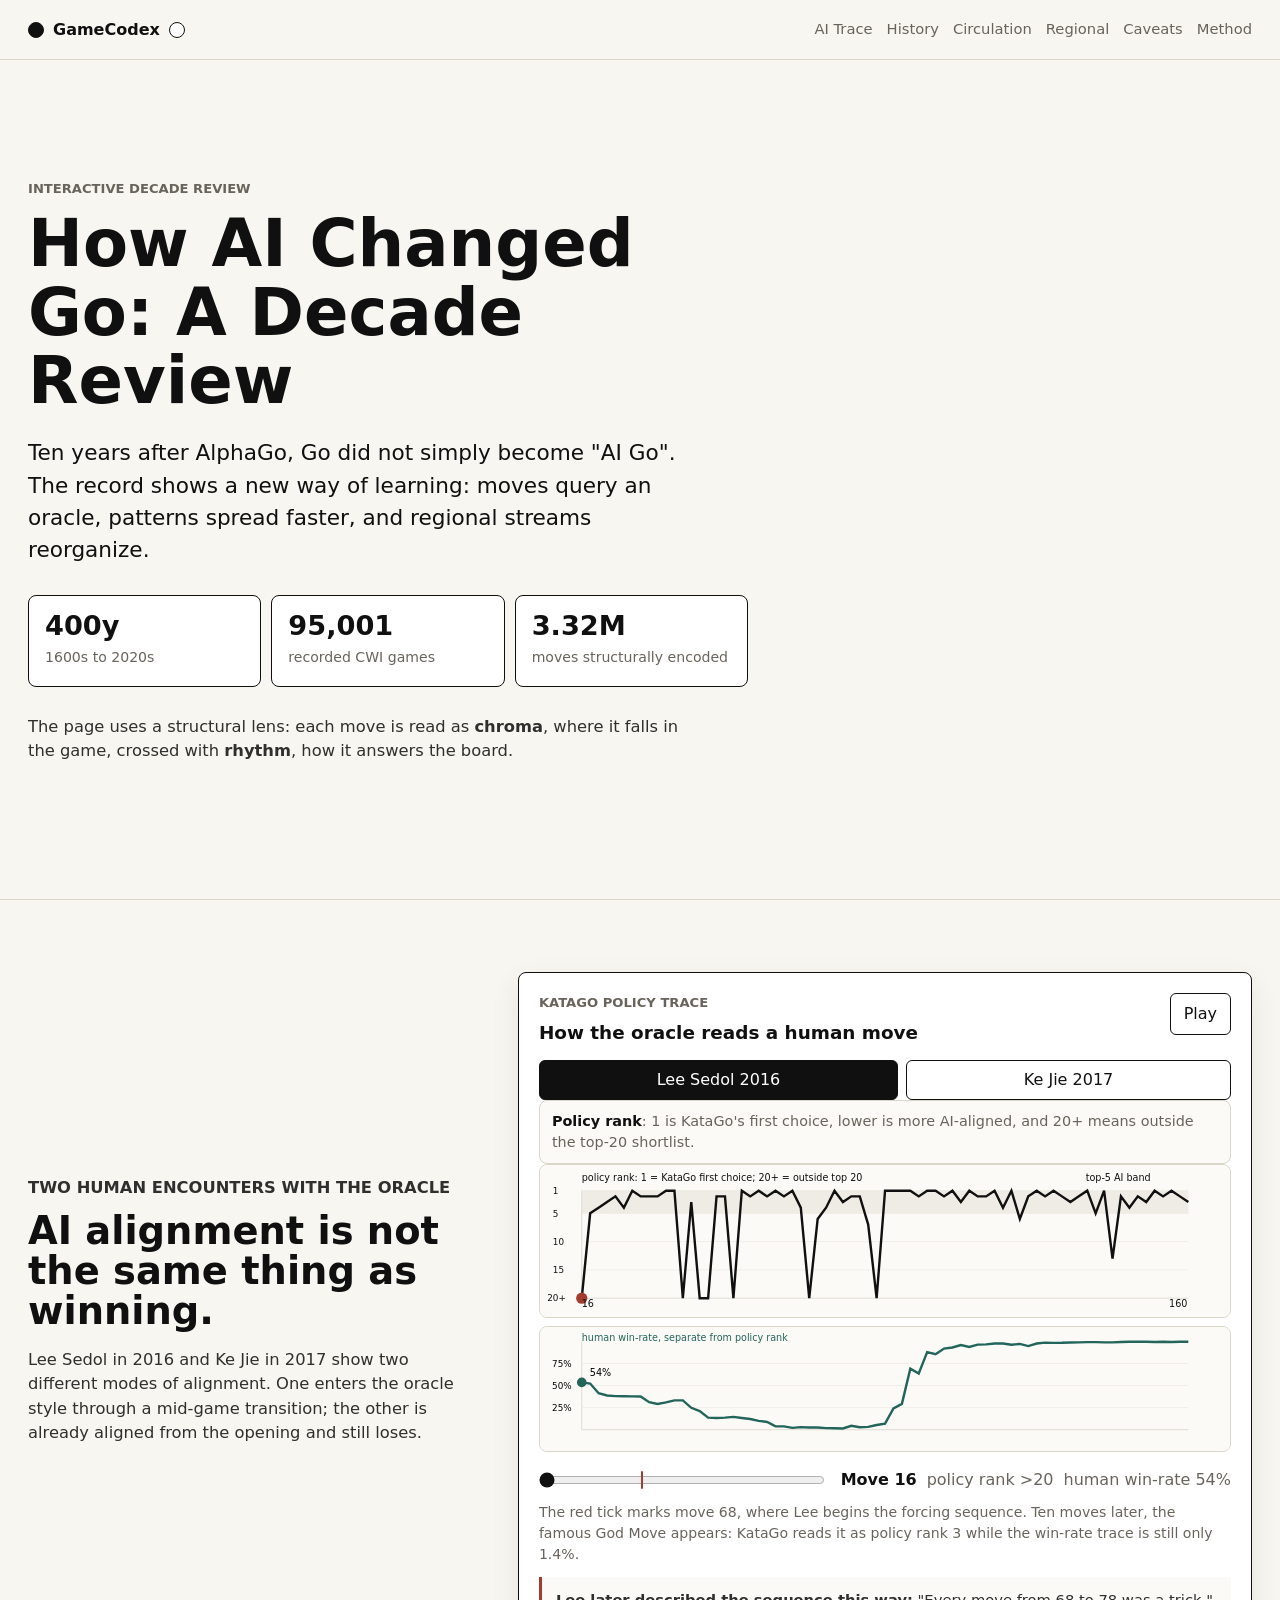
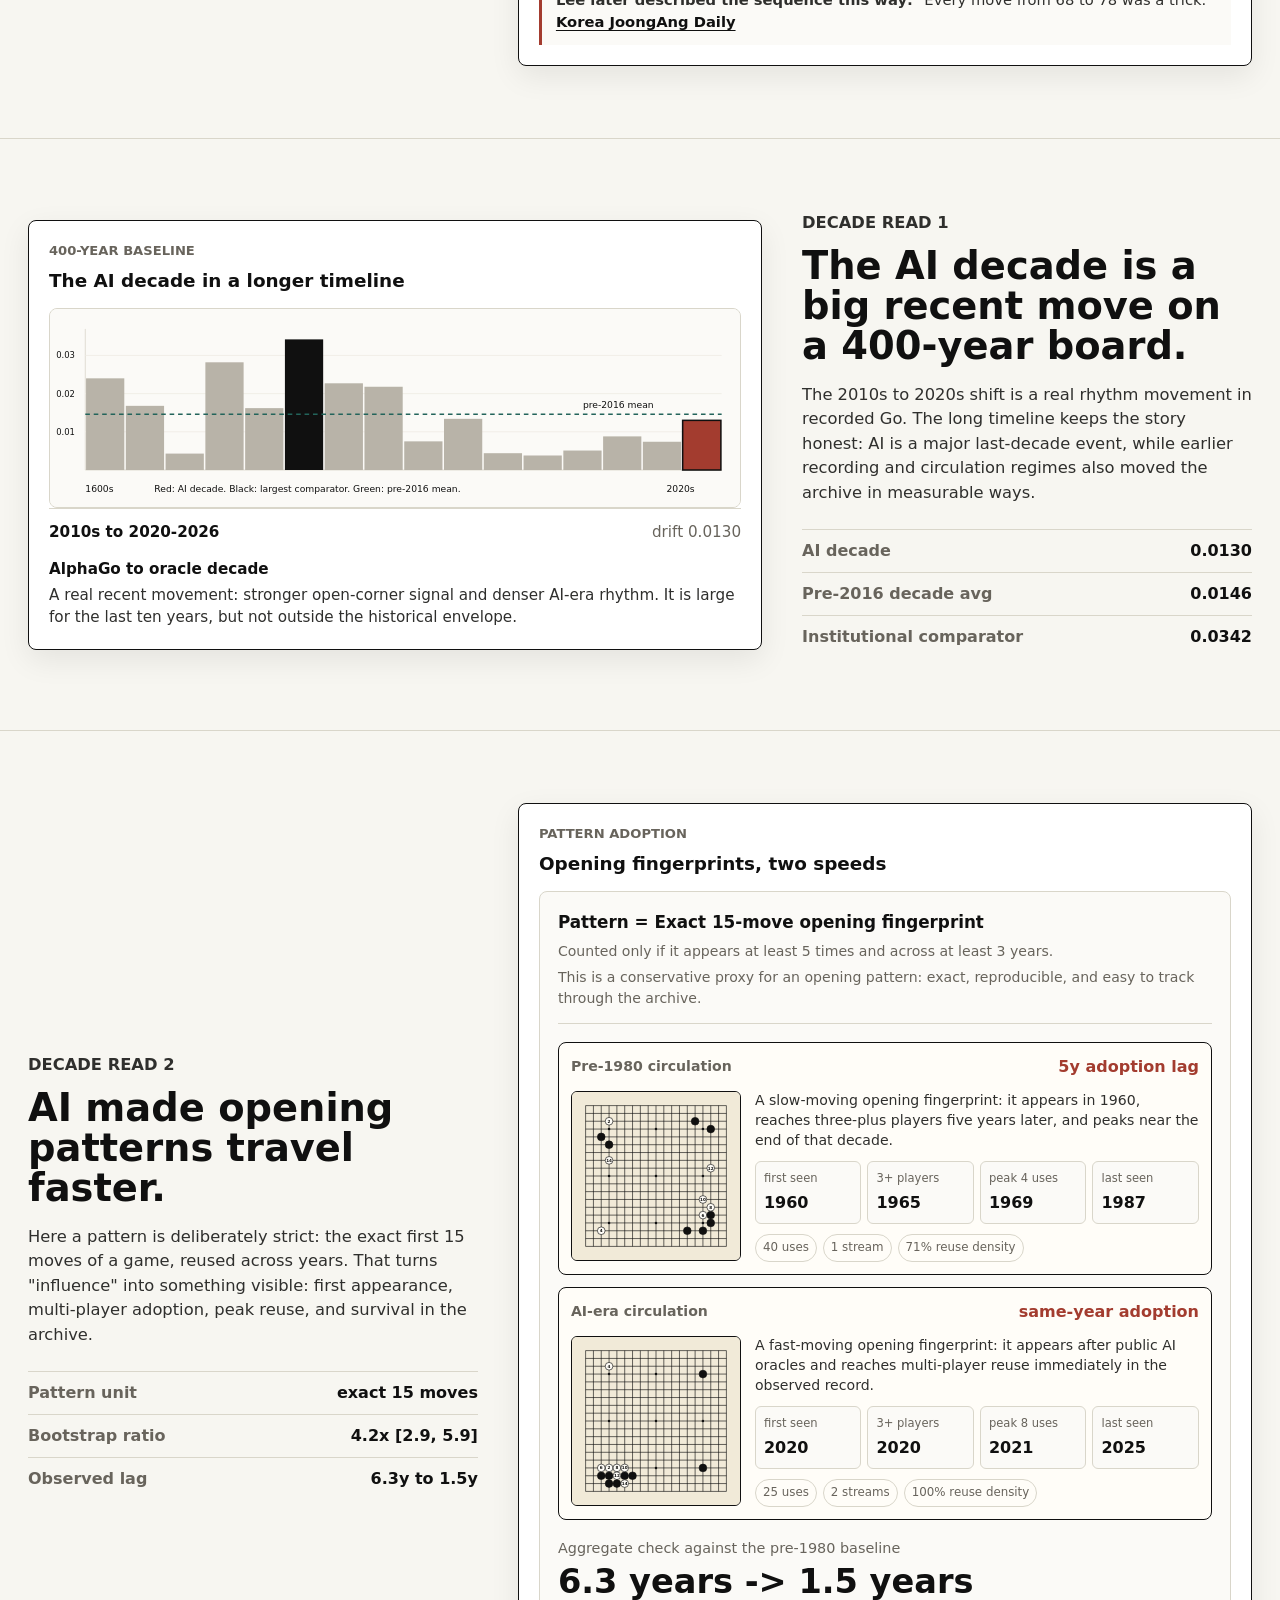
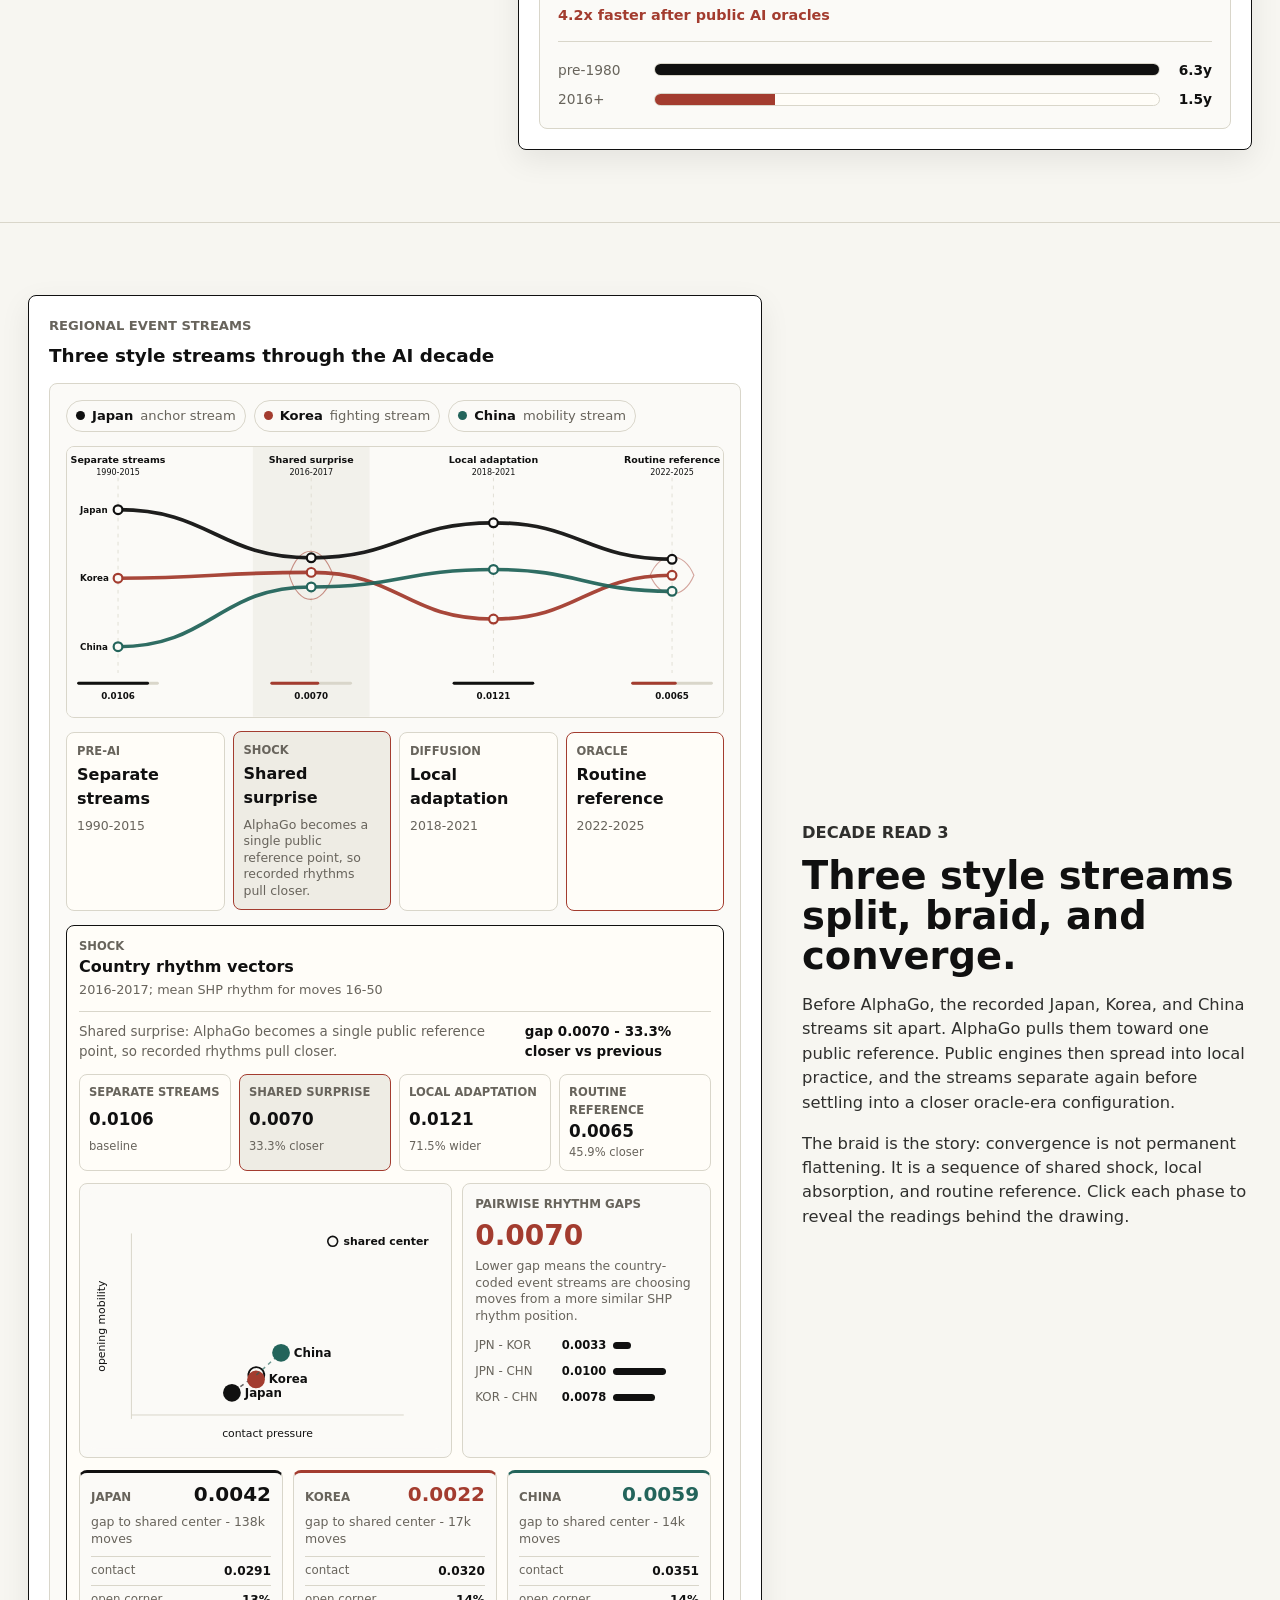
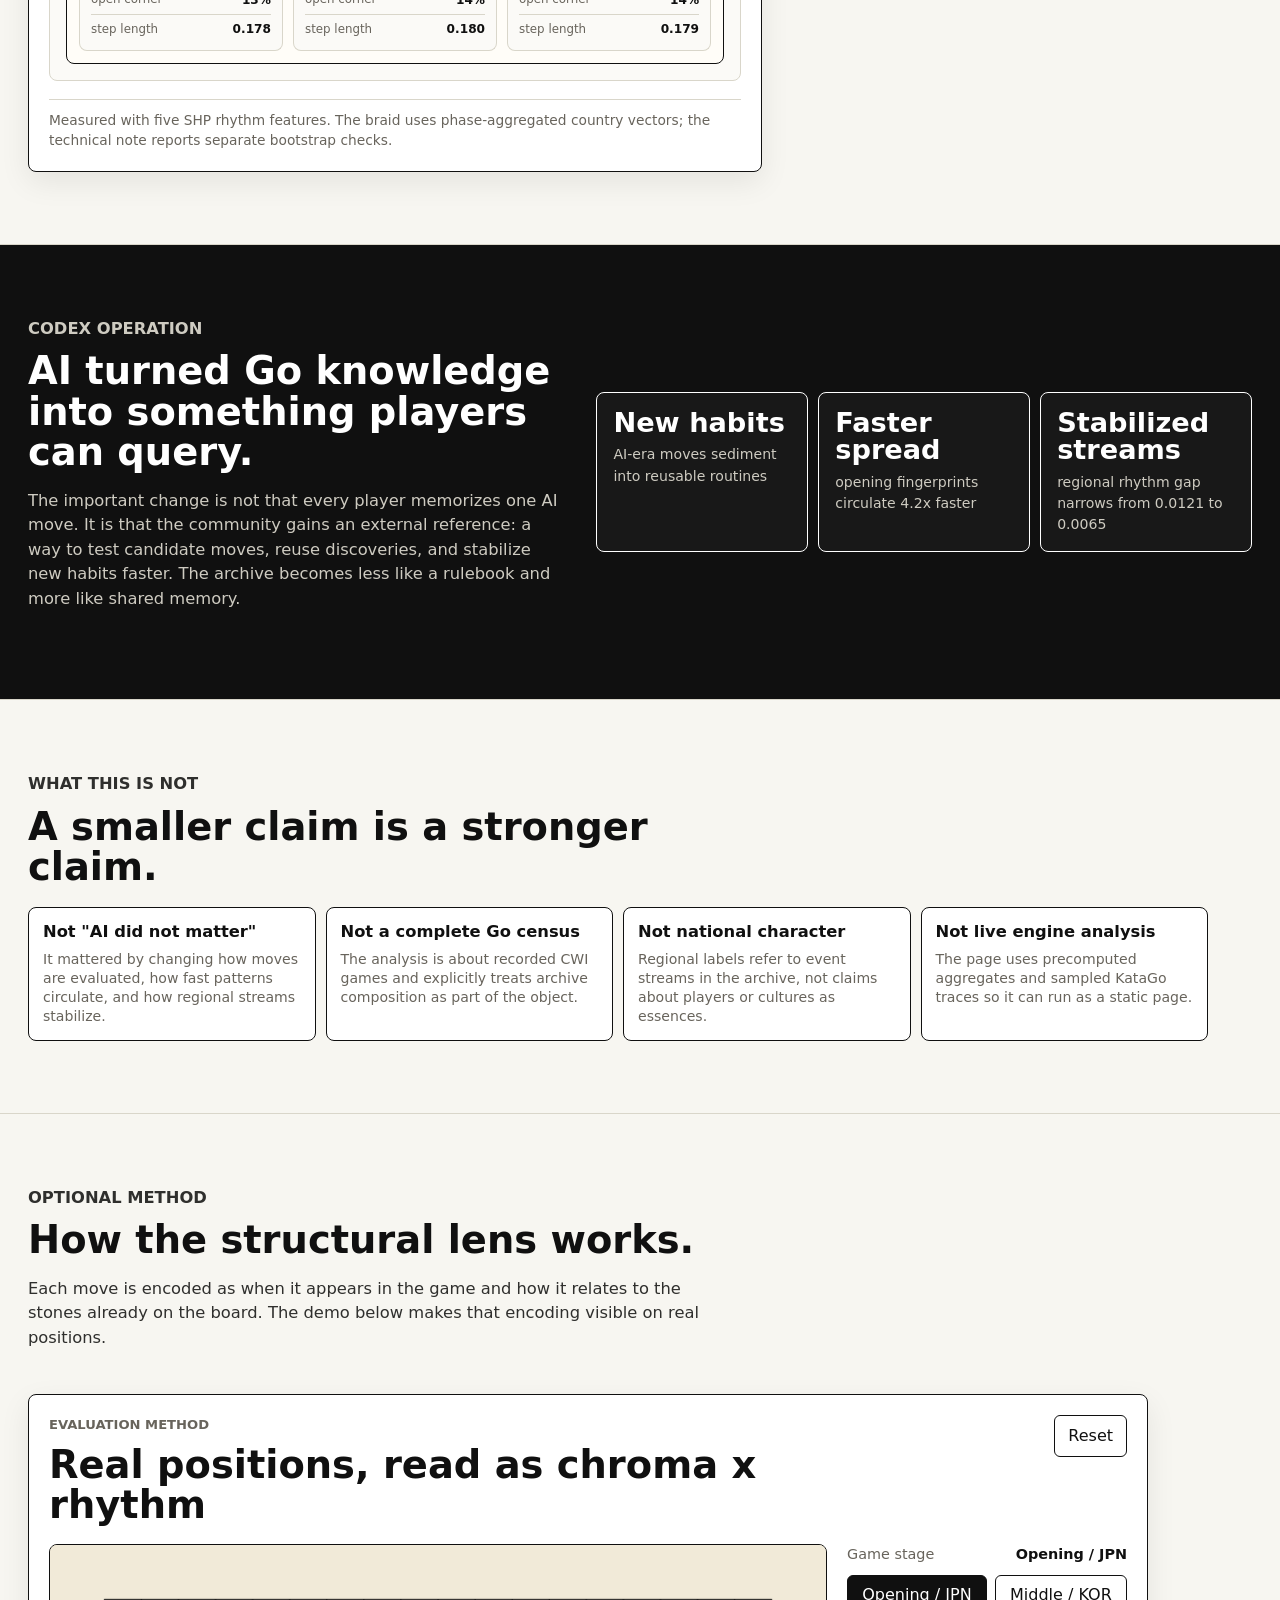
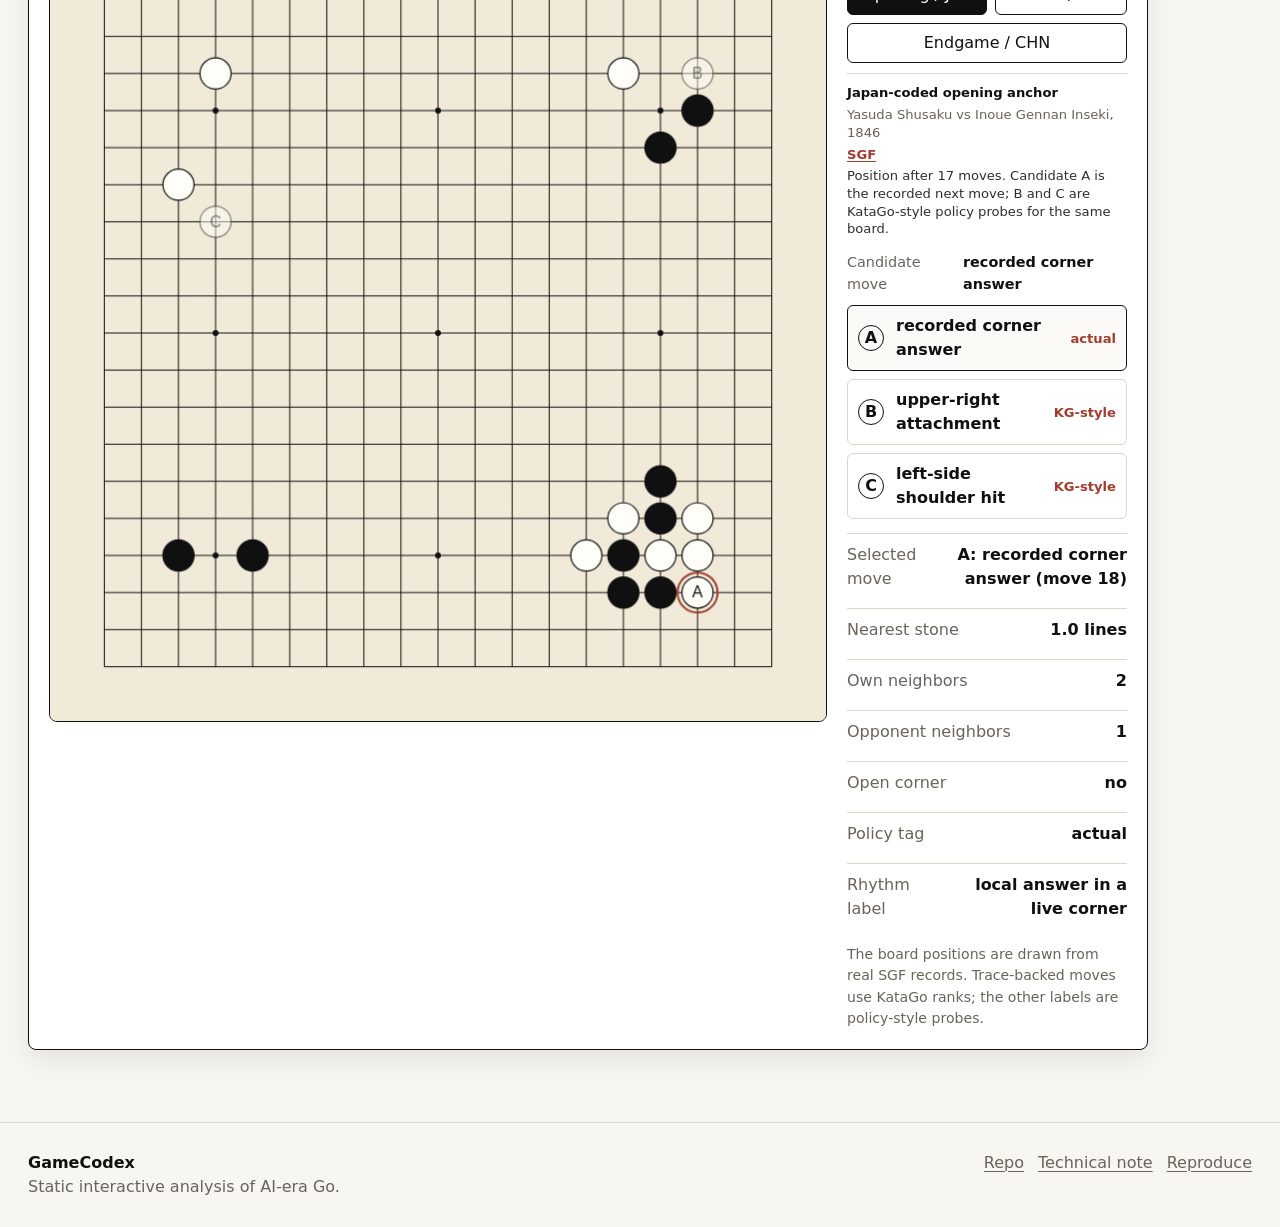
==== commit 0573edb4: "v1.1" ====
--- a/site/index.html
+++ b/site/index.html
@@ -8,7 +8,7 @@
       name="description"
       content="An interactive GameCodex decade review of AlphaGo, SHP move structure, adoption speed, long Go history, and regional Codex flow."
     >
-    <link rel="stylesheet" href="styles.css?v=20260616-launch-hardening-2">
+    <link rel="stylesheet" href="styles.css?v=20260616-launch-hardening-3">
   </head>
   <body>
     <header class="topbar">
@@ -320,12 +320,12 @@
       </div>
       <div class="footer-links">
         <a href="../README.md">Repo</a>
-        <a href="../docs/GameCodex_Manuscript_v1.pdf">Manuscript</a>
+        <a href="../docs/TECHNICAL_NOTE.md">Technical note</a>
         <a href="../REPRODUCE.md">Reproduce</a>
       </div>
     </footer>
 
-    <script src="data/app-data.js?v=20260616-launch-hardening-2"></script>
-    <script src="main.js?v=20260616-launch-hardening-2"></script>
+    <script src="data/app-data.js?v=20260616-launch-hardening-3"></script>
+    <script src="main.js?v=20260616-launch-hardening-3"></script>
   </body>
 </html>
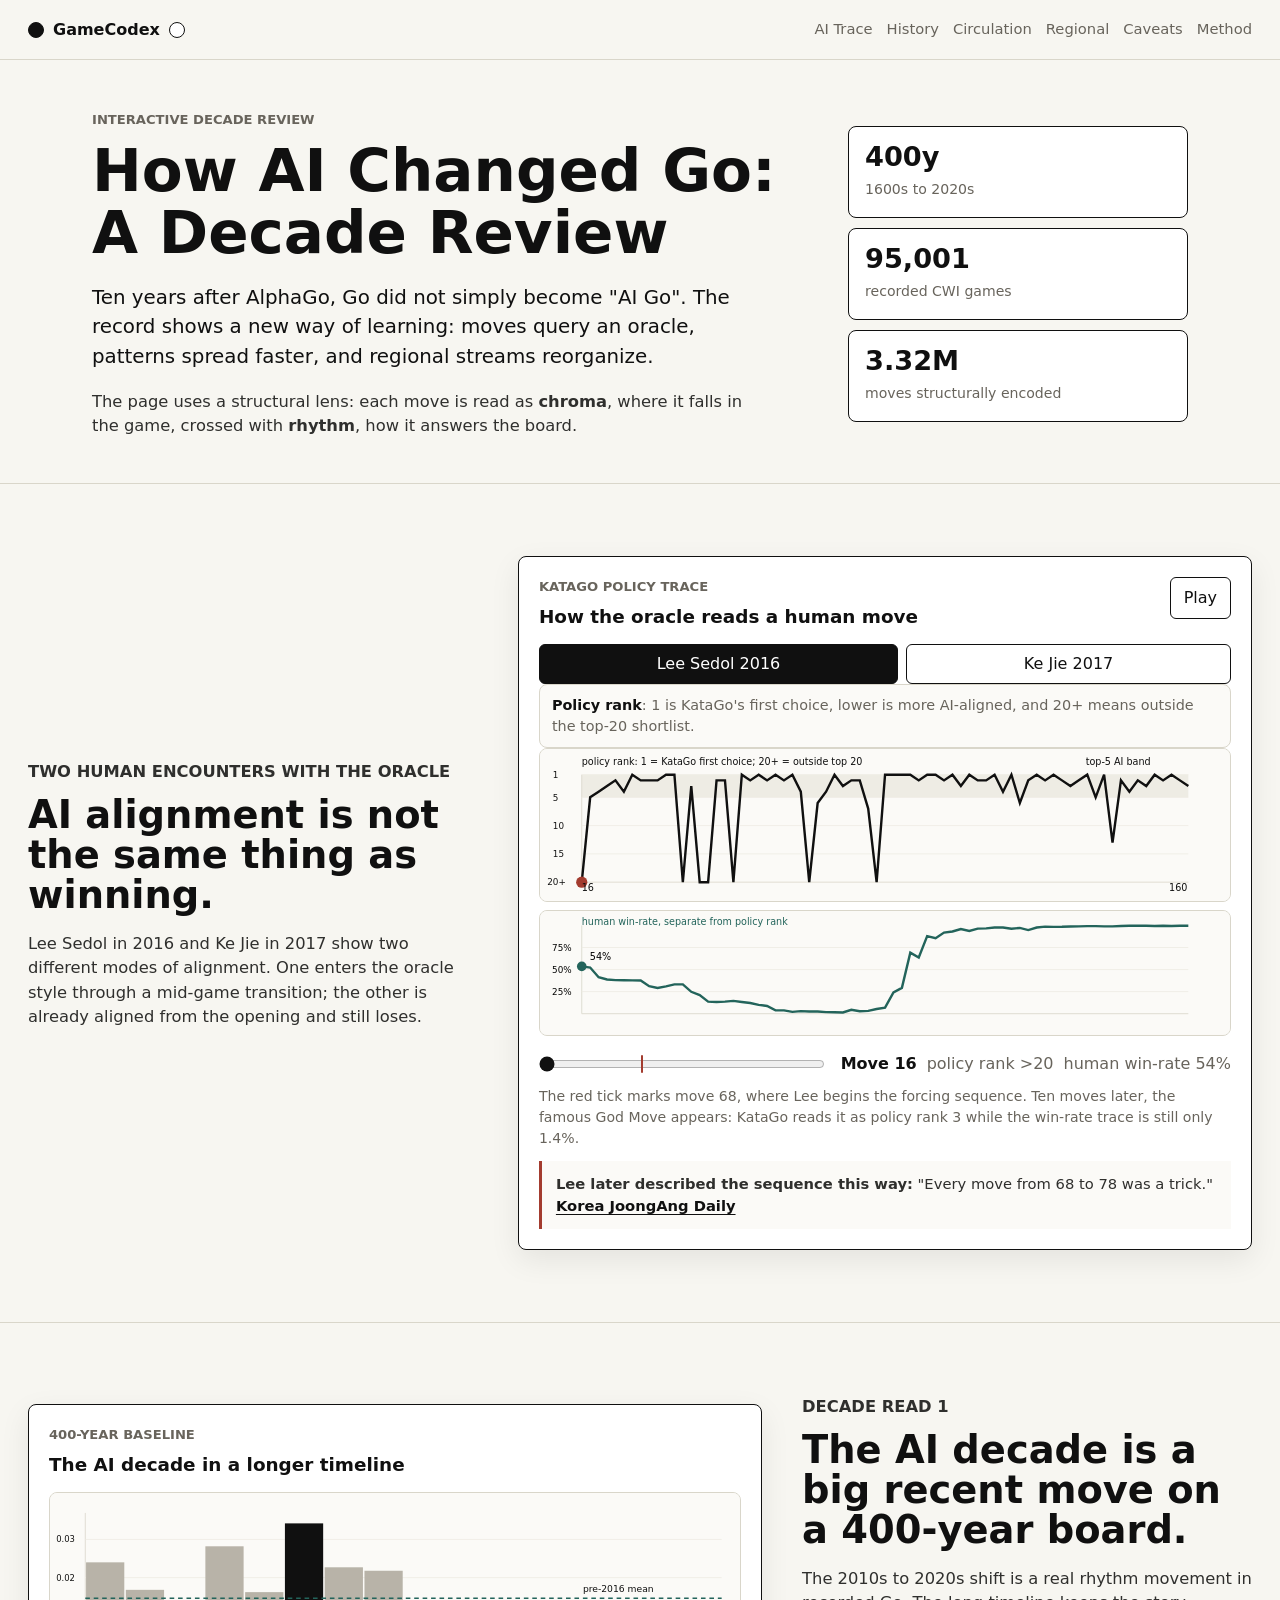
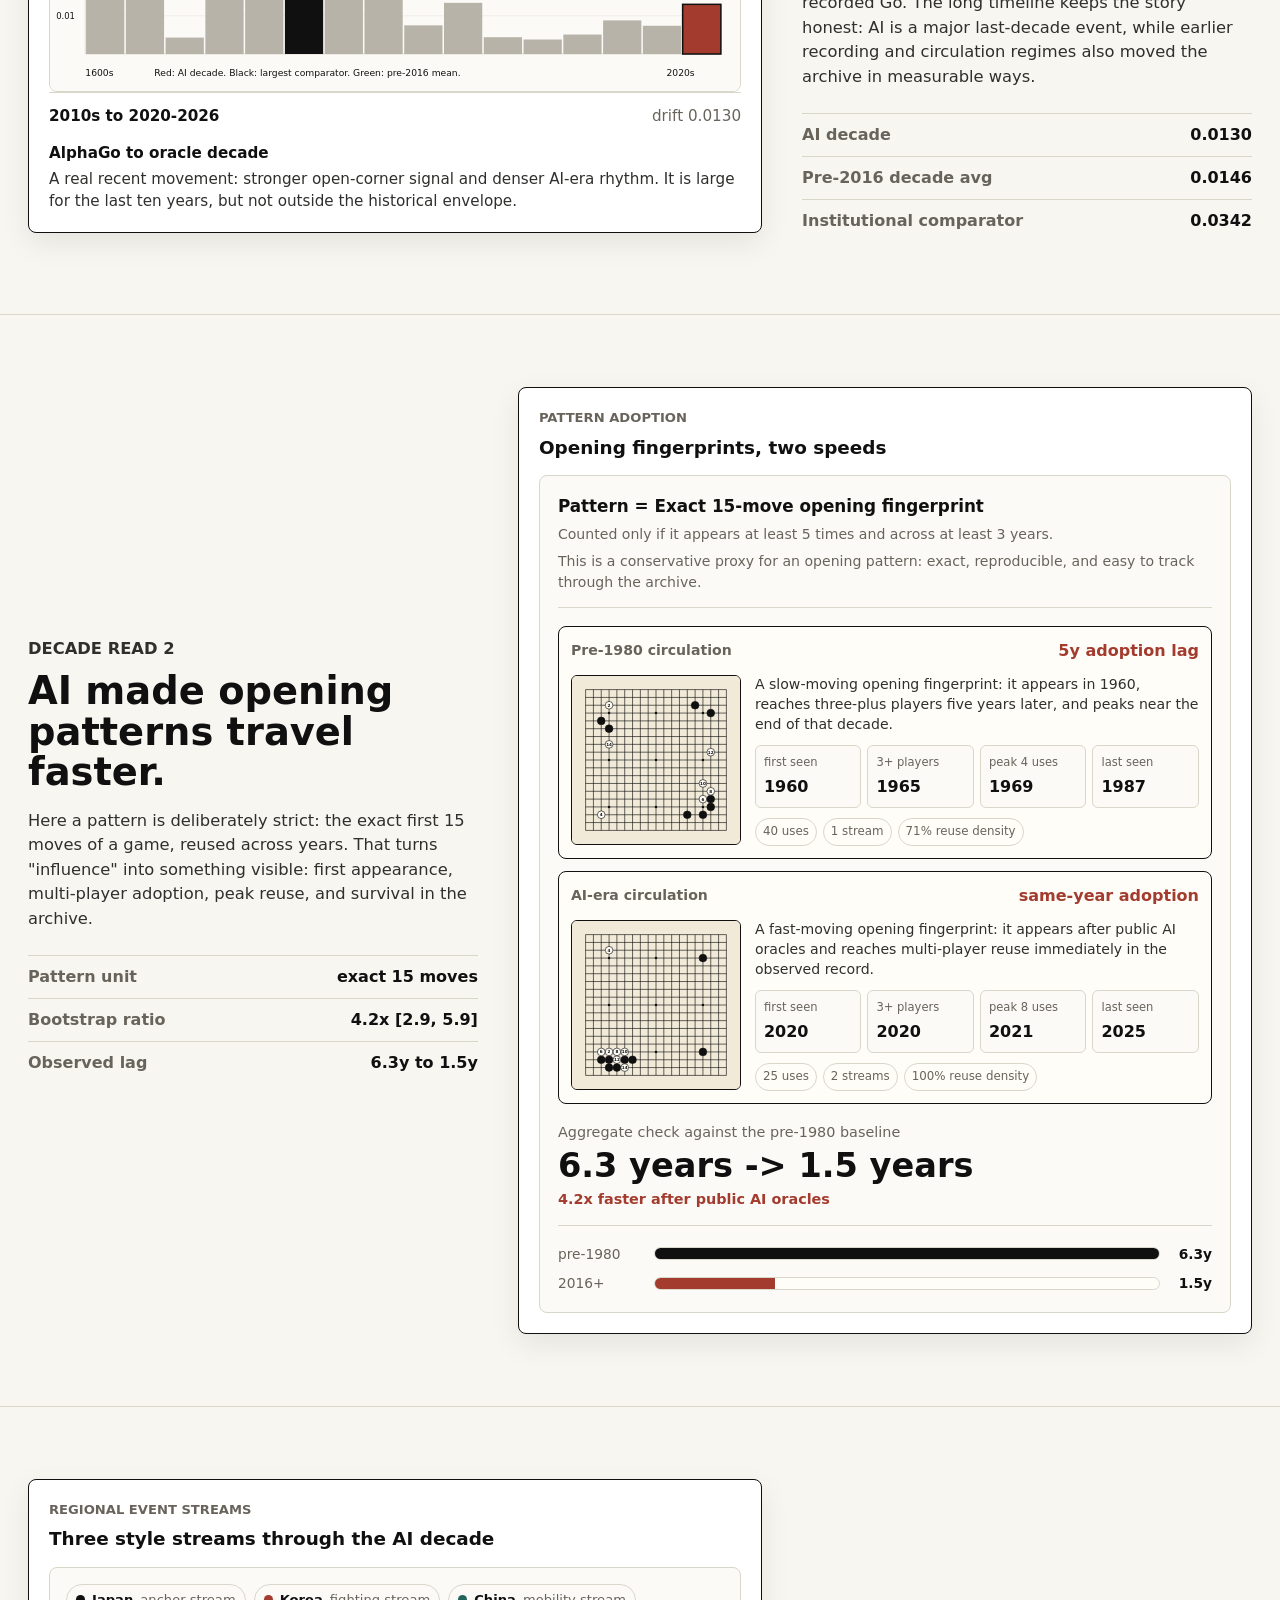
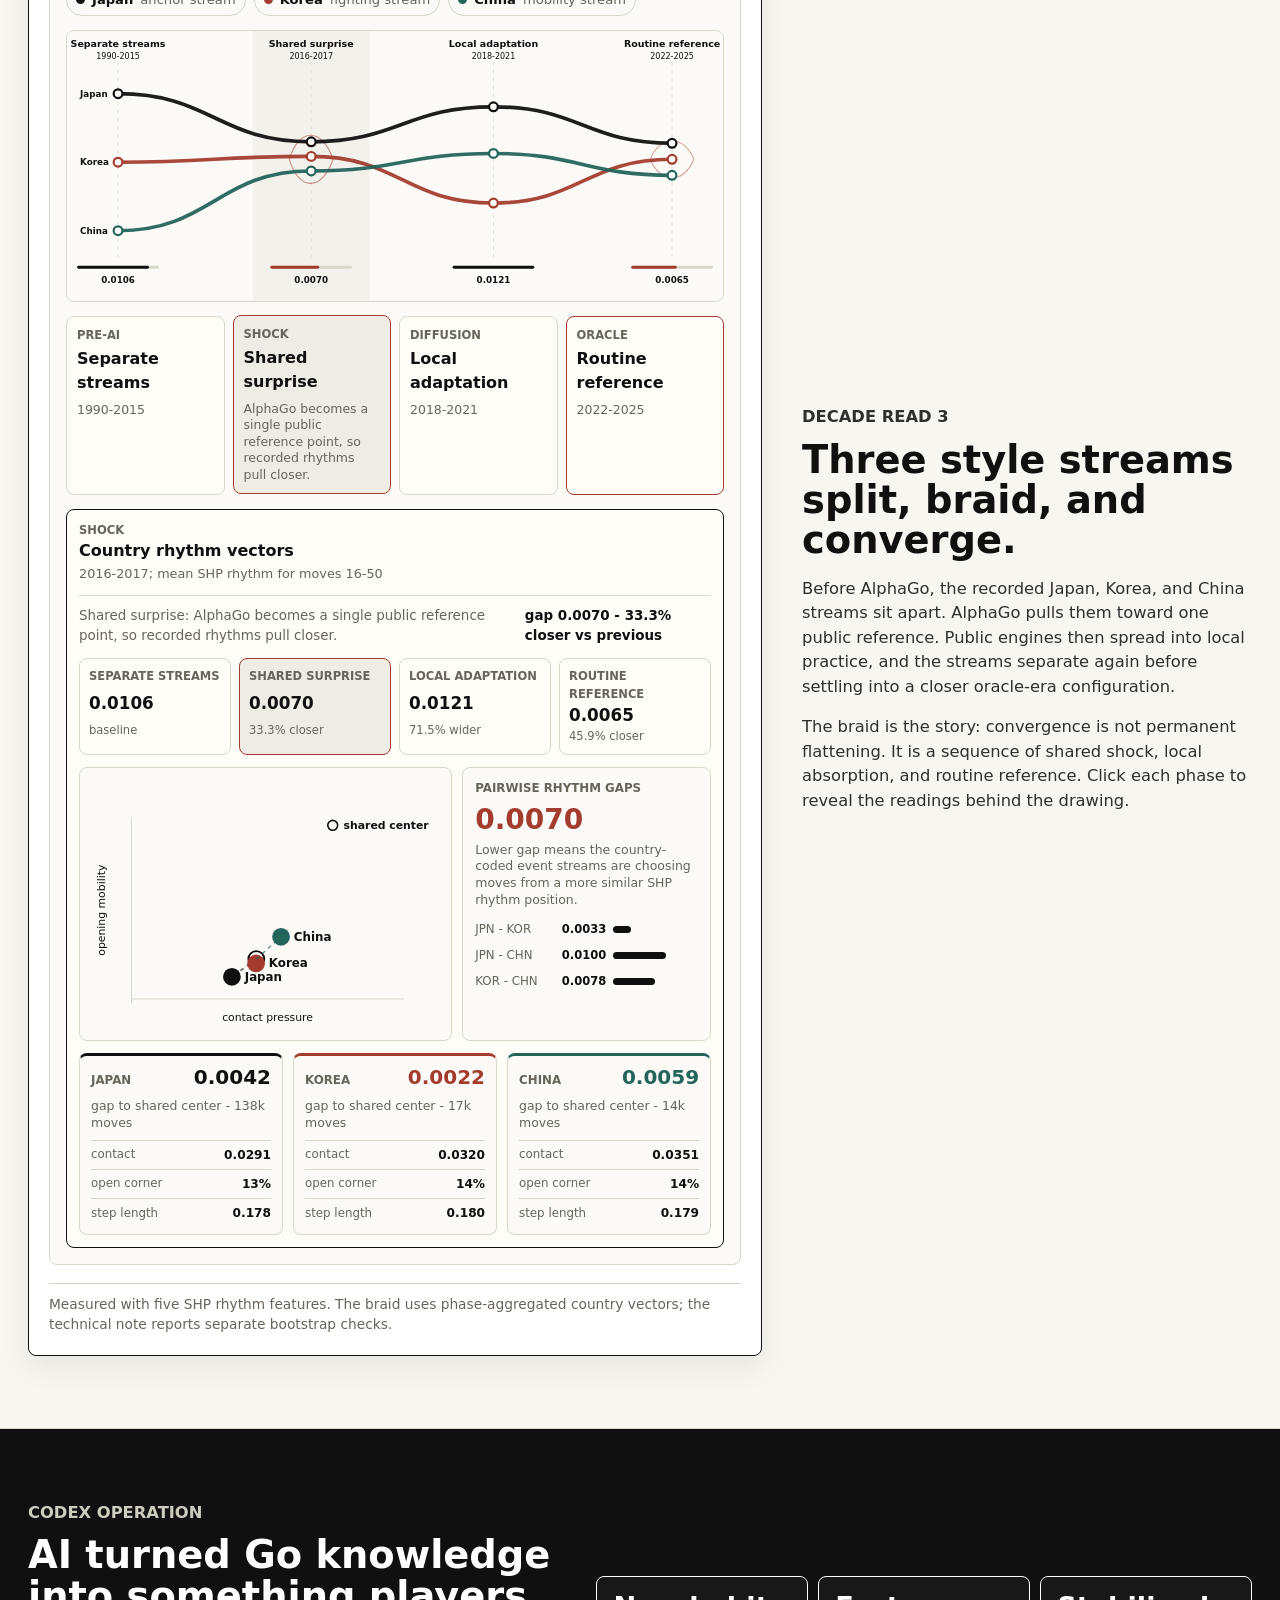
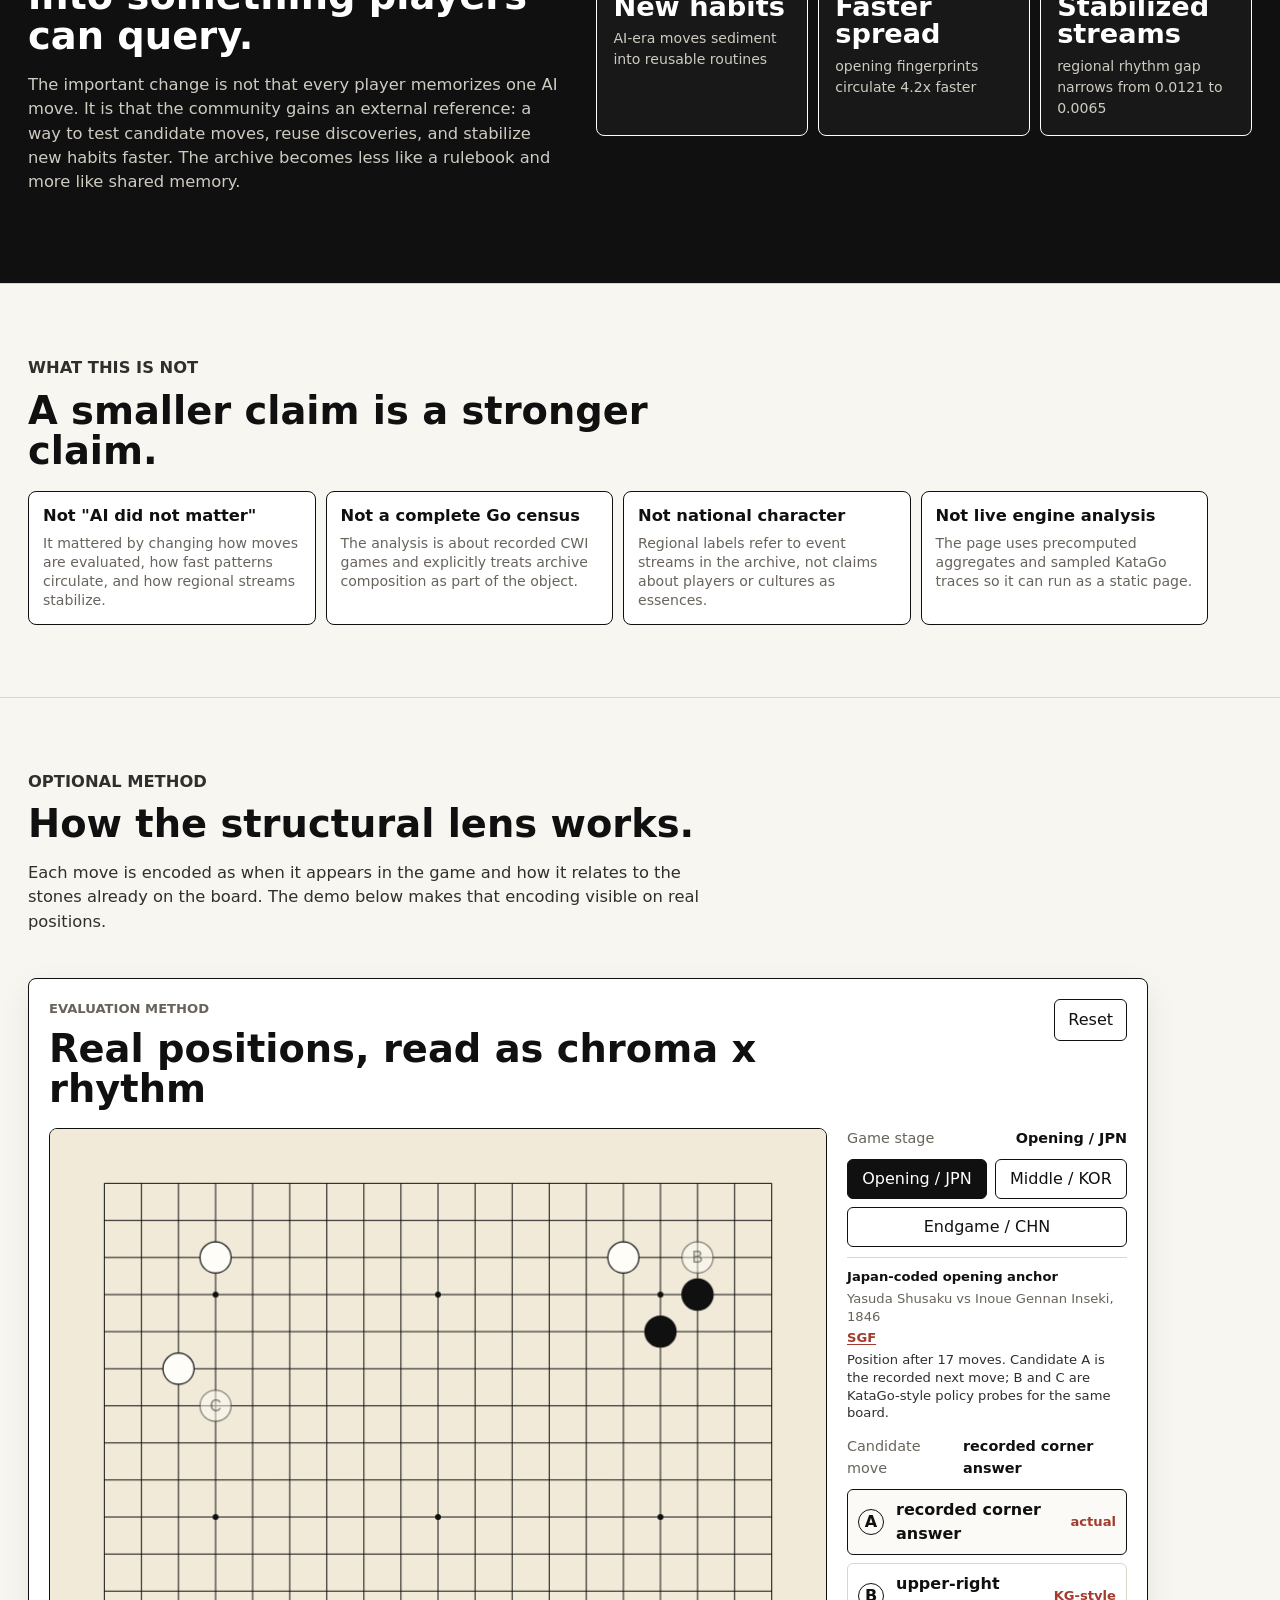
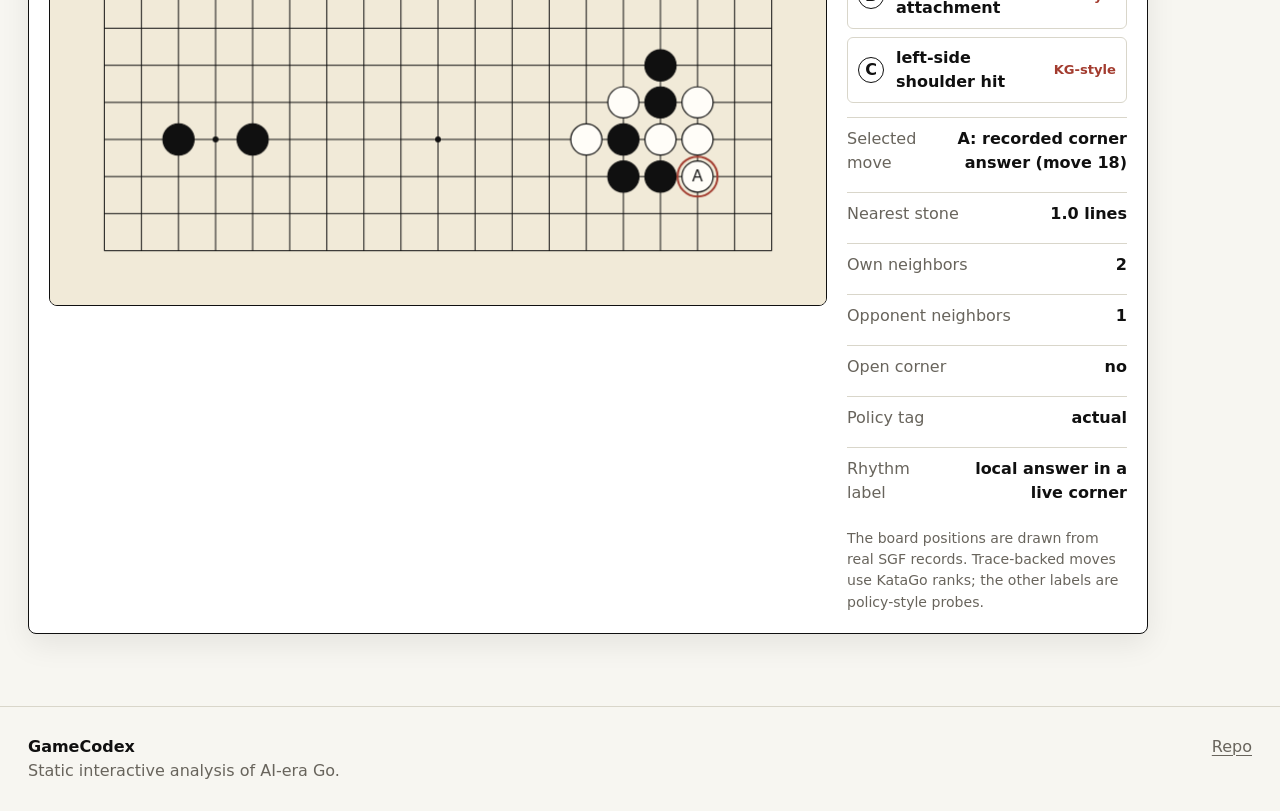
==== commit 01c46aa2: "fit change" ====
--- a/site/index.html
+++ b/site/index.html
@@ -8,7 +8,7 @@
       name="description"
       content="An interactive GameCodex decade review of AlphaGo, SHP move structure, adoption speed, long Go history, and regional Codex flow."
     >
-    <link rel="stylesheet" href="styles.css?v=20260616-launch-hardening-3">
+    <link rel="stylesheet" href="styles.css?v=20260617-hero-footer-1">
   </head>
   <body>
     <header class="topbar">
@@ -37,6 +37,12 @@
             The record shows a new way of learning: moves query an oracle,
             patterns spread faster, and regional streams reorganize.
           </p>
+          <p class="plain-note">
+            The page uses a structural lens: each move is read as
+            <strong>chroma</strong>, where it falls in the game, crossed with
+            <strong>rhythm</strong>, how it answers the board.
+          </p>
+        </div>
           <div class="metric-row" aria-label="Core results">
             <div class="metric">
               <span class="metric-value">400y</span>
@@ -51,12 +57,6 @@
               <span class="metric-label">moves structurally encoded</span>
             </div>
           </div>
-          <p class="plain-note">
-            The page uses a structural lens: each move is read as
-            <strong>chroma</strong>, where it falls in the game, crossed with
-            <strong>rhythm</strong>, how it answers the board.
-          </p>
-        </div>
       </section>
 
       <section class="section-band split" id="trace">
@@ -319,13 +319,11 @@
         <span>Static interactive analysis of AI-era Go.</span>
       </div>
       <div class="footer-links">
-        <a href="../README.md">Repo</a>
-        <a href="../docs/TECHNICAL_NOTE.md">Technical note</a>
-        <a href="../REPRODUCE.md">Reproduce</a>
+        <a href="https://github.com/jackeylgene/GameCodex">Repo</a>
       </div>
     </footer>
 
-    <script src="data/app-data.js?v=20260616-launch-hardening-3"></script>
-    <script src="main.js?v=20260616-launch-hardening-3"></script>
+    <script src="data/app-data.js?v=20260617-hero-footer-1"></script>
+    <script src="main.js?v=20260617-hero-footer-1"></script>
   </body>
 </html>
--- a/site/styles.css
+++ b/site/styles.css
@@ -101,11 +101,15 @@
 
 .hero {
   display: grid;
-  grid-template-columns: minmax(0, 980px);
-  justify-content: start;
-  gap: 38px;
-  align-items: center;
-  min-height: calc(100vh - 60px);
+  grid-template-columns: minmax(0, 720px) minmax(250px, 340px);
+  justify-content: center;
+  gap: 36px;
+  align-items: center;
+}
+
+.hero.section-band {
+  padding-top: 50px;
+  padding-bottom: 44px;
 }
 
 .hero-copy,
@@ -140,7 +144,7 @@
 
 h1 {
   max-width: 720px;
-  font-size: 4.1rem;
+  font-size: 3.72rem;
 }
 
 h2 {
@@ -154,8 +158,8 @@
 
 .thesis {
   max-width: 680px;
-  margin: 22px 0 0;
-  font-size: 1.35rem;
+  margin: 18px 0 0;
+  font-size: 1.24rem;
 }
 
 .plain-note,
@@ -165,11 +169,23 @@
   font-size: 1.02rem;
 }
 
+.plain-note {
+  margin: 18px 0 0;
+}
+
 .metric-row {
   display: grid;
   grid-template-columns: repeat(3, minmax(0, 1fr));
   gap: 10px;
   margin: 28px 0;
+}
+
+.hero > .metric-row {
+  grid-template-columns: 1fr;
+  width: 100%;
+  max-width: 340px;
+  margin: 0;
+  justify-self: end;
 }
 
 .metric {
@@ -1817,6 +1833,12 @@
     justify-self: start;
   }
 
+  .hero > .metric-row {
+    grid-template-columns: repeat(3, minmax(0, 1fr));
+    max-width: 680px;
+    justify-self: start;
+  }
+
   h1 {
     font-size: 3.2rem;
   }
@@ -1917,6 +1939,11 @@
     padding: 32px 16px;
   }
 
+  .hero.section-band {
+    padding-top: 28px;
+    padding-bottom: 30px;
+  }
+
   .topbar {
     padding: 14px 16px;
   }
@@ -1926,11 +1953,11 @@
   }
 
   .hero {
-    gap: 24px;
+    gap: 20px;
   }
 
   h1 {
-    font-size: 2.35rem;
+    font-size: 2.12rem;
   }
 
   h2 {
@@ -1938,7 +1965,13 @@
   }
 
   .thesis {
-    font-size: 1.16rem;
+    margin-top: 14px;
+    font-size: 1.04rem;
+  }
+
+  .hero .plain-note {
+    margin-top: 14px;
+    font-size: 0.92rem;
   }
 
   .metric-row {
